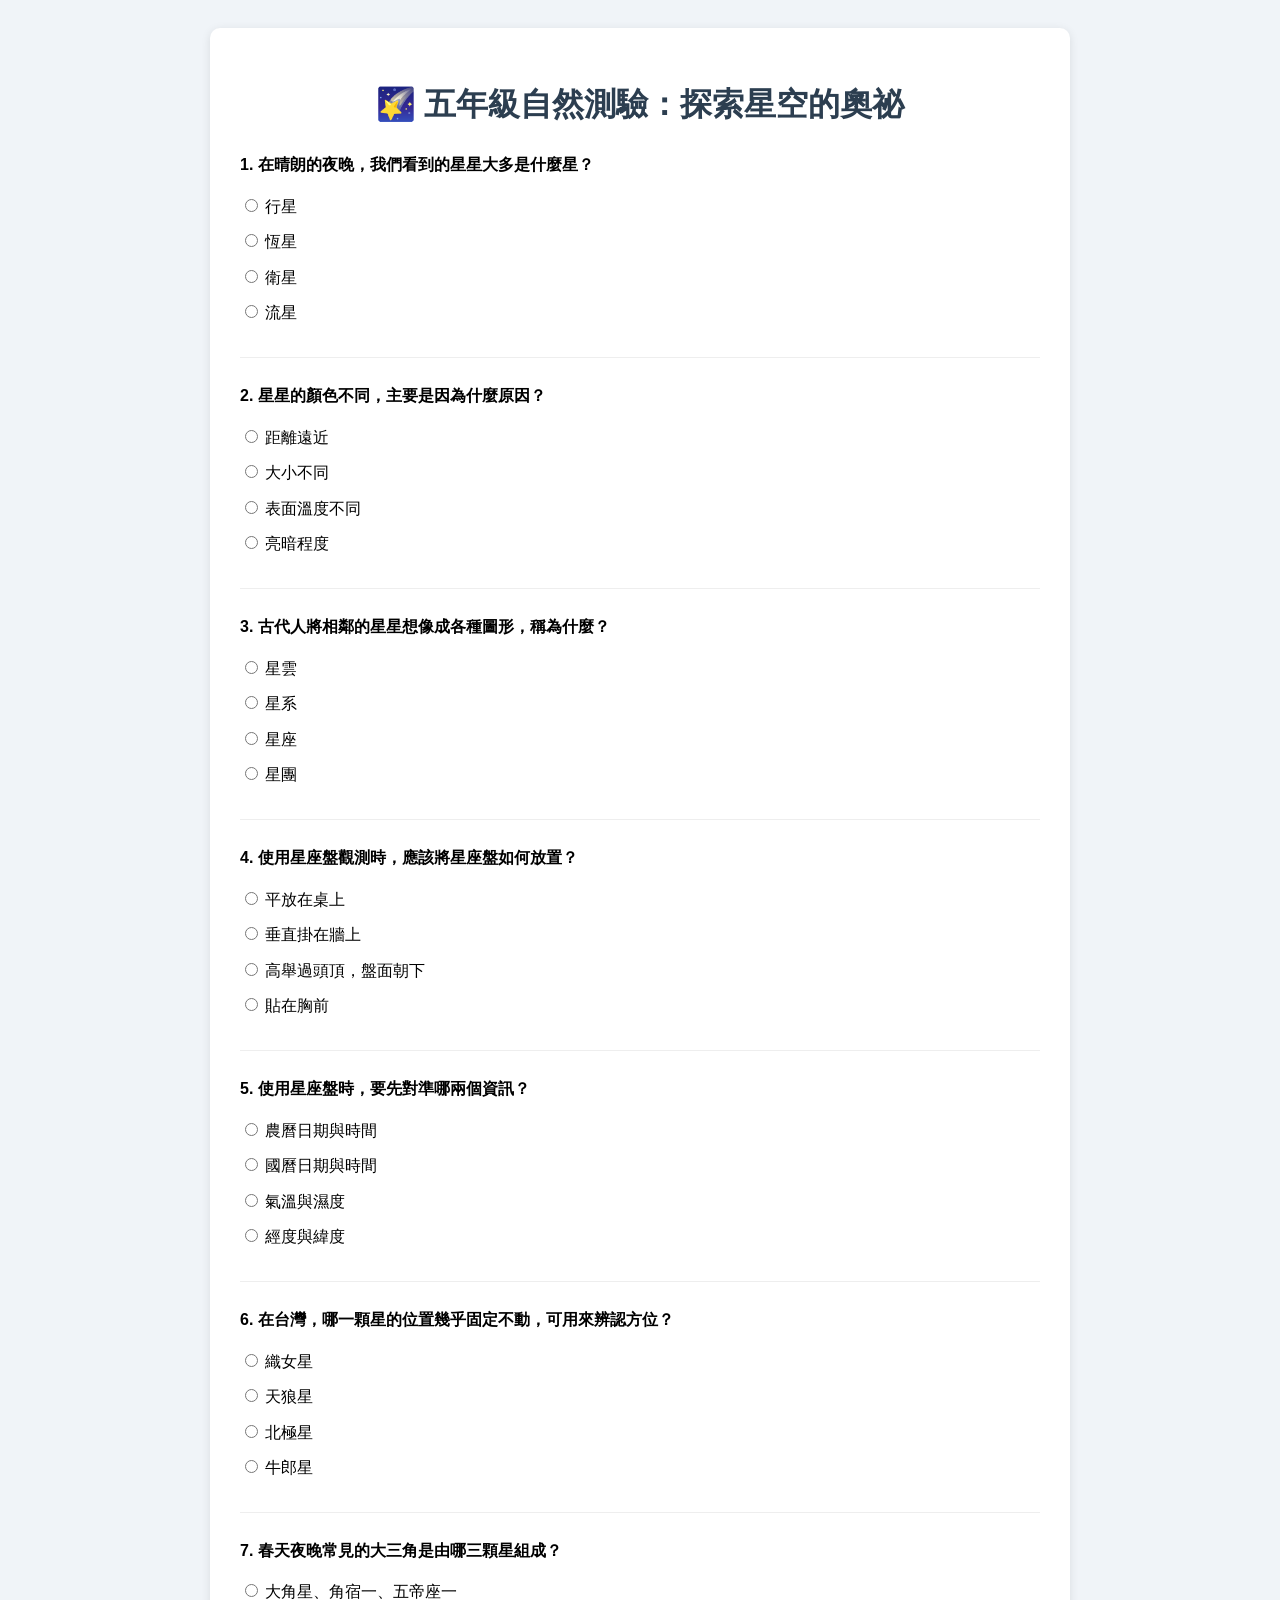
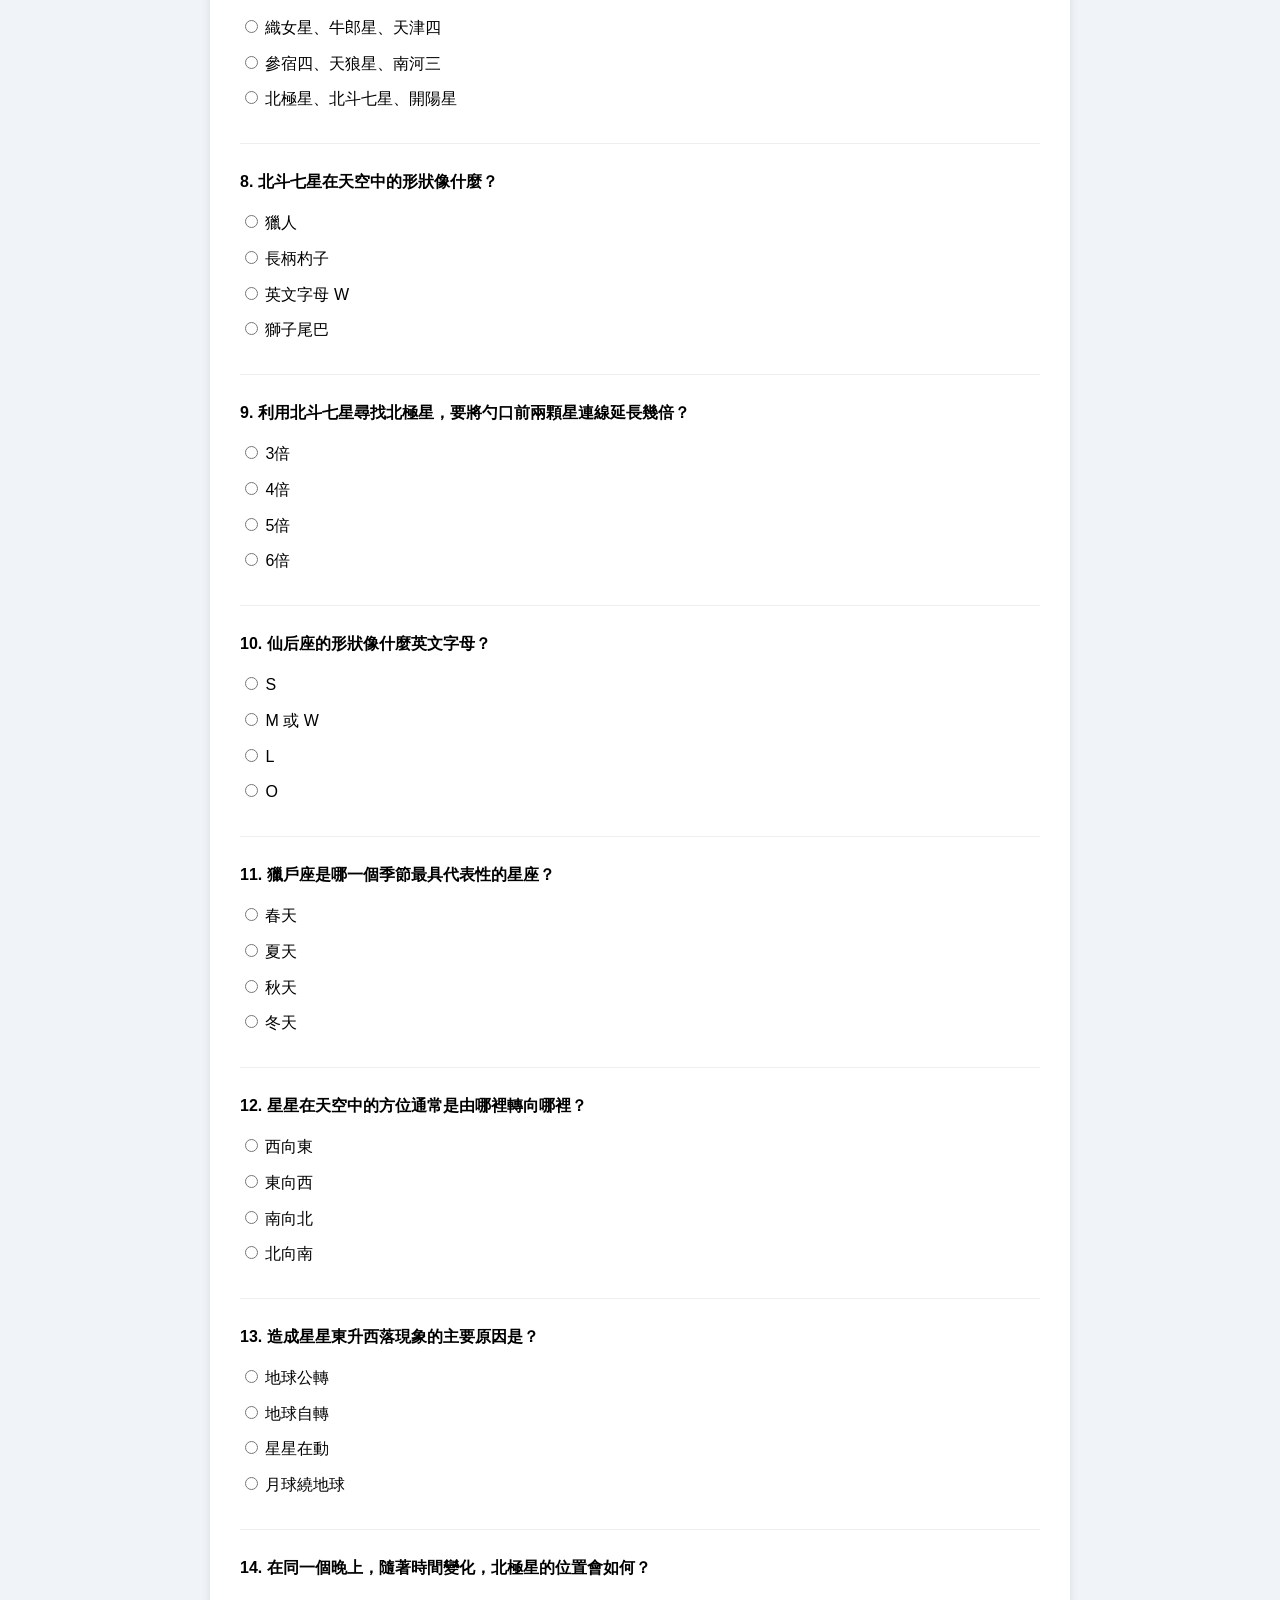
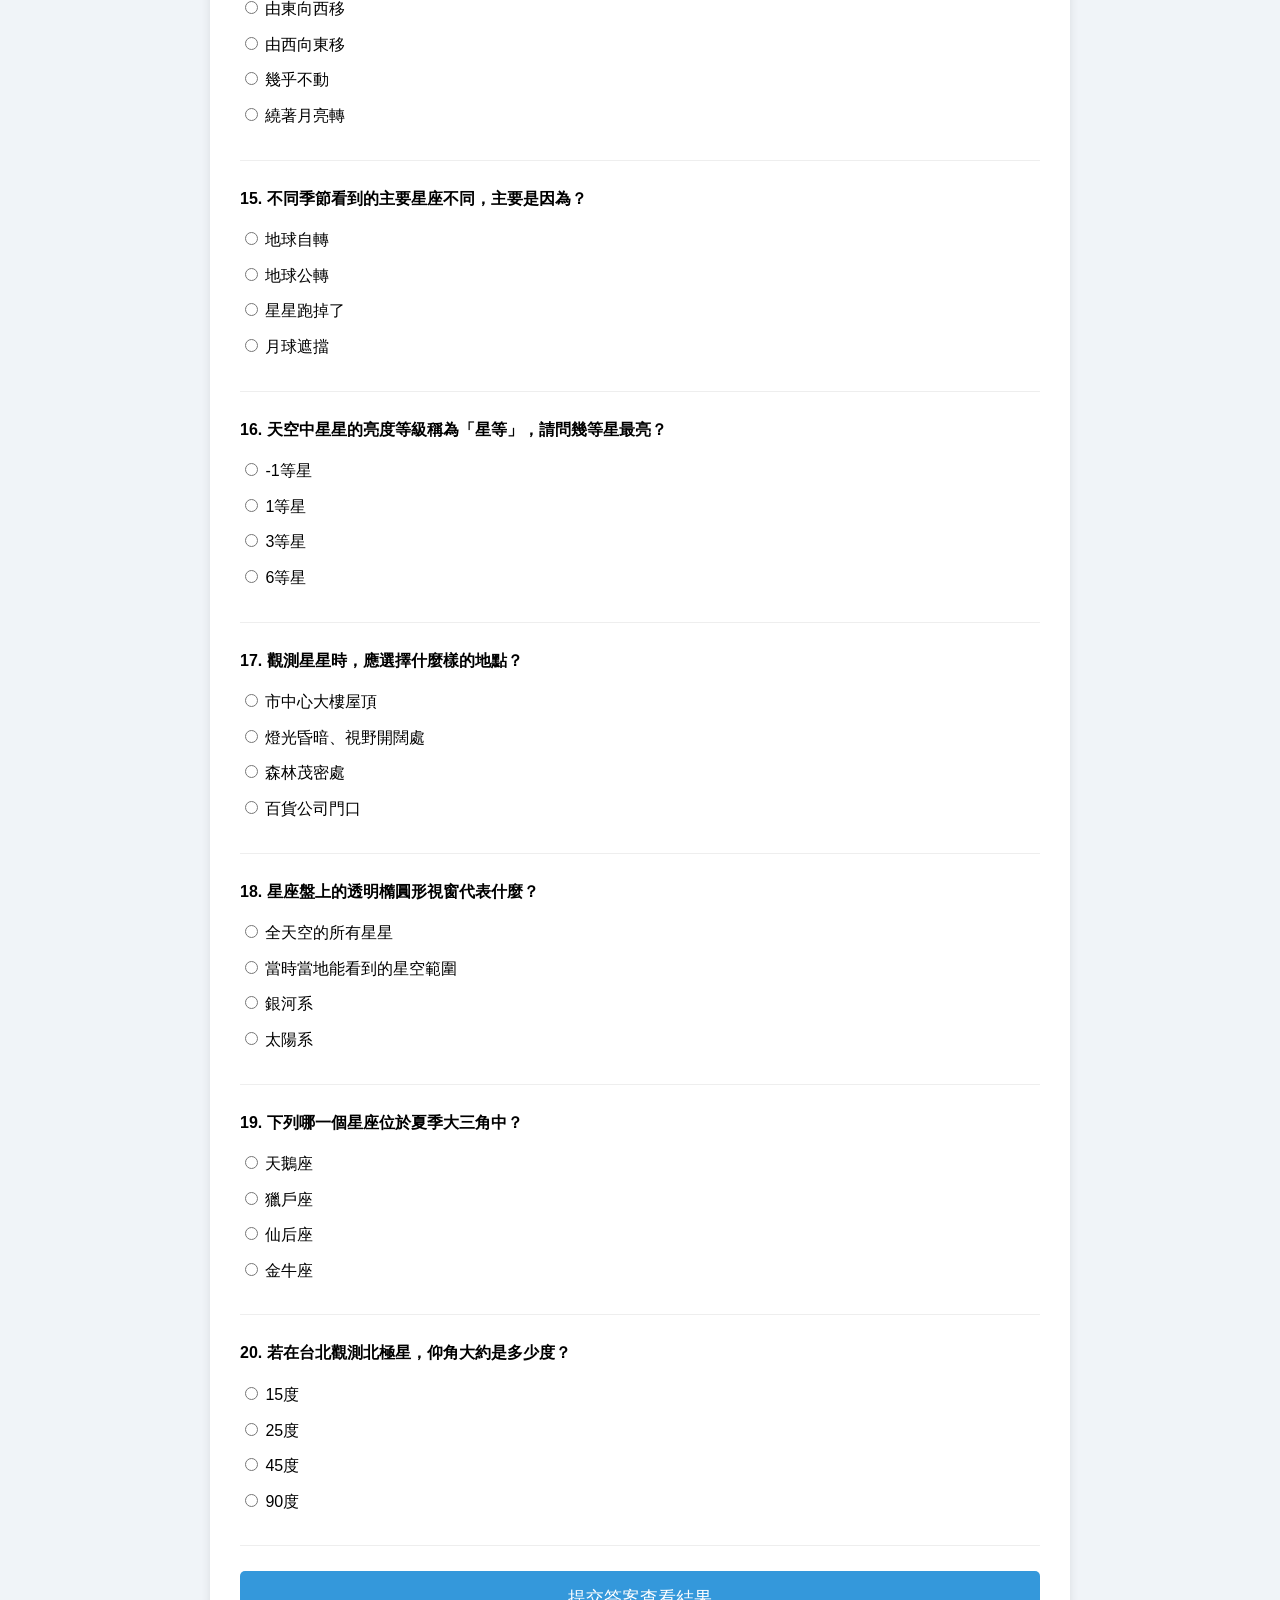
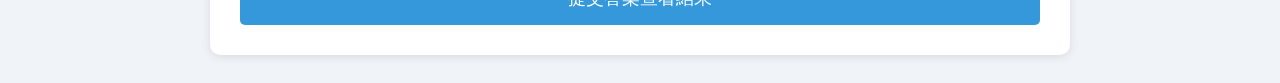
==== index.html @ 4f2221ff "Rename scienceU1quiz1.html to index.html" ====
<!DOCTYPE html>
<html lang="zh-Hant">
<head>
    <meta charset="UTF-8">
    <meta name="viewport" content="width=device-width, initial-scale=1.0">
    <title>五年級自然測驗：探索星空的奧祕</title>
    <style>
        body { font-family: "Microsoft JhengHei", sans-serif; background-color: #f0f4f8; padding: 20px; line-height: 1.6; }
        .container { max-width: 800px; margin: auto; background: white; padding: 30px; border-radius: 10px; box-shadow: 0 2px 10px rgba(0,0,0,0.1); }
        h1 { text-align: center; color: #2c3e50; }
        .question { margin-bottom: 25px; border-bottom: 1px solid #eee; padding-bottom: 15px; }
        .options { list-style: none; padding: 0; }
        .options li { margin: 10px 0; }
        button { display: block; width: 100%; padding: 15px; background-color: #3498db; color: white; border: none; border-radius: 5px; font-size: 18px; cursor: pointer; }
        button:hover { background-color: #2980b9; }
        #result { margin-top: 30px; display: none; padding: 20px; border-radius: 5px; }
        .correct { color: #27ae60; font-weight: bold; }
        .wrong { color: #e74c3c; font-weight: bold; }
        .explanation { background: #f9f9f9; padding: 10px; margin-top: 5px; font-size: 0.9em; border-left: 4px solid #3498db; }
    </style>
</head>
<body>

<div class="container">
    <h1>🌠 五年級自然測驗：探索星空的奧祕</h1>
    <form id="quizForm">
        <div id="questionsContainer"></div>
        <button type="button" onclick="calculateScore()">提交答案查看結果</button>
    </form>

    <div id="result">
        <h2>測試結果</h2>
        <p id="scoreText"></p>
        <div id="wrongAnswers"></div>
    </div>
</div>

<script>
    const quizData = [
        { q: "在晴朗的夜晚，我們看到的星星大多是什麼星？", a: ["行星", "恆星", "衛星", "流星"], correct: 1 },
        { q: "星星的顏色不同，主要是因為什麼原因？", a: ["距離遠近", "大小不同", "表面溫度不同", "亮暗程度"], correct: 2 },
        { q: "古代人將相鄰的星星想像成各種圖形，稱為什麼？", a: ["星雲", "星系", "星座", "星團"], correct: 2 },
        { q: "使用星座盤觀測時，應該將星座盤如何放置？", a: ["平放在桌上", "垂直掛在牆上", "高舉過頭頂，盤面朝下", "貼在胸前"], correct: 2 },
        { q: "使用星座盤時，要先對準哪兩個資訊？", a: ["農曆日期與時間", "國曆日期與時間", "氣溫與濕度", "經度與緯度"], correct: 1 },
        { q: "在台灣，哪一顆星的位置幾乎固定不動，可用來辨認方位？", a: ["織女星", "天狼星", "北極星", "牛郎星"], correct: 2 },
        { q: "春天夜晚常見的大三角是由哪三顆星組成？", a: ["大角星、角宿一、五帝座一", "織女星、牛郎星、天津四", "參宿四、天狼星、南河三", "北極星、北斗七星、開陽星"], correct: 0 },
        { q: "北斗七星在天空中的形狀像什麼？", a: ["獵人", "長柄杓子", "英文字母 W", "獅子尾巴"], correct: 1 },
        { q: "利用北斗七星尋找北極星，要將勺口前兩顆星連線延長幾倍？", a: ["3倍", "4倍", "5倍", "6倍"], correct: 2 },
        { q: "仙后座的形狀像什麼英文字母？", a: ["S", "M 或 W", "L", "O"], correct: 1 },
        { q: "獵戶座是哪一個季節最具代表性的星座？", a: ["春天", "夏天", "秋天", "冬天"], correct: 3 },
        { q: "星星在天空中的方位通常是由哪裡轉向哪裡？", a: ["西向東", "東向西", "南向北", "北向南"], correct: 1 },
        { q: "造成星星東升西落現象的主要原因是？", a: ["地球公轉", "地球自轉", "星星在動", "月球繞地球"], correct: 1 },
        { q: "在同一個晚上，隨著時間變化，北極星的位置會如何？", a: ["由東向西移", "由西向東移", "幾乎不動", "繞著月亮轉"], correct: 2 },
        { q: "不同季節看到的主要星座不同，主要是因為？", a: ["地球自轉", "地球公轉", "星星跑掉了", "月球遮擋"], correct: 1 },
        { q: "天空中星星的亮度等級稱為「星等」，請問幾等星最亮？", a: ["-1等星", "1等星", "3等星", "6等星"], correct: 0 },
        { q: "觀測星星時，應選擇什麼樣的地點？", a: ["市中心大樓屋頂", "燈光昏暗、視野開闊處", "森林茂密處", "百貨公司門口"], correct: 1 },
        { q: "星座盤上的透明橢圓形視窗代表什麼？", a: ["全天空的所有星星", "當時當地能看到的星空範圍", "銀河系", "太陽系"], correct: 1 },
        { q: "下列哪一個星座位於夏季大三角中？", a: ["天鵝座", "獵戶座", "仙后座", "金牛座"], correct: 0 },
        { q: "若在台北觀測北極星，仰角大約是多少度？", a: ["15度", "25度", "45度", "90度"], correct: 1 }
    ];

    const container = document.getElementById('questionsContainer');
    quizData.forEach((data, index) => {
        let html = `<div class="question">
            <p><strong>${index + 1}. ${data.q}</strong></p>
            <ul class="options">`;
        data.a.forEach((opt, i) => {
            html += `<li><input type="radio" name="q${index}" value="${i}"> ${opt}</li>`;
        });
        html += `</ul></div>`;
        container.innerHTML += html;
    });

    function calculateScore() {
        let score = 0;
        let wrongHtml = "<h3>錯誤題目檢視：</h3>";
        let hasWrong = false;

        quizData.forEach((data, index) => {
            const selected = document.querySelector(`input[name="q${index}"]:checked`);
            if (selected && parseInt(selected.value) === data.correct) {
                score++;
            } else {
                hasWrong = true;
                const userChoice = selected ? data.a[selected.value] : "未作答";
                wrongHtml += `<div class="question">
                    <p>${index + 1}. ${data.q}</p>
                    <p class="wrong">你的答案：${userChoice}</p>
                    <p class="correct">正確答案：${data.a[data.correct]}</p>
                </div>`;
            }
        });

        document.getElementById('scoreText').innerHTML = `得分：<strong>${score}</strong> / ${quizData.length}`;
        document.getElementById('wrongAnswers').innerHTML = hasWrong ? wrongHtml : "<p class='correct'>太棒了！全部正確！</p>";
        document.getElementById('result').style.display = 'block';
        document.getElementById('result').style.backgroundColor = score >= 12 ? '#e8f6f3' : '#fdedec';
        window.scrollTo(0, document.body.scrollHeight);
    }
</script>

</body>
</html>
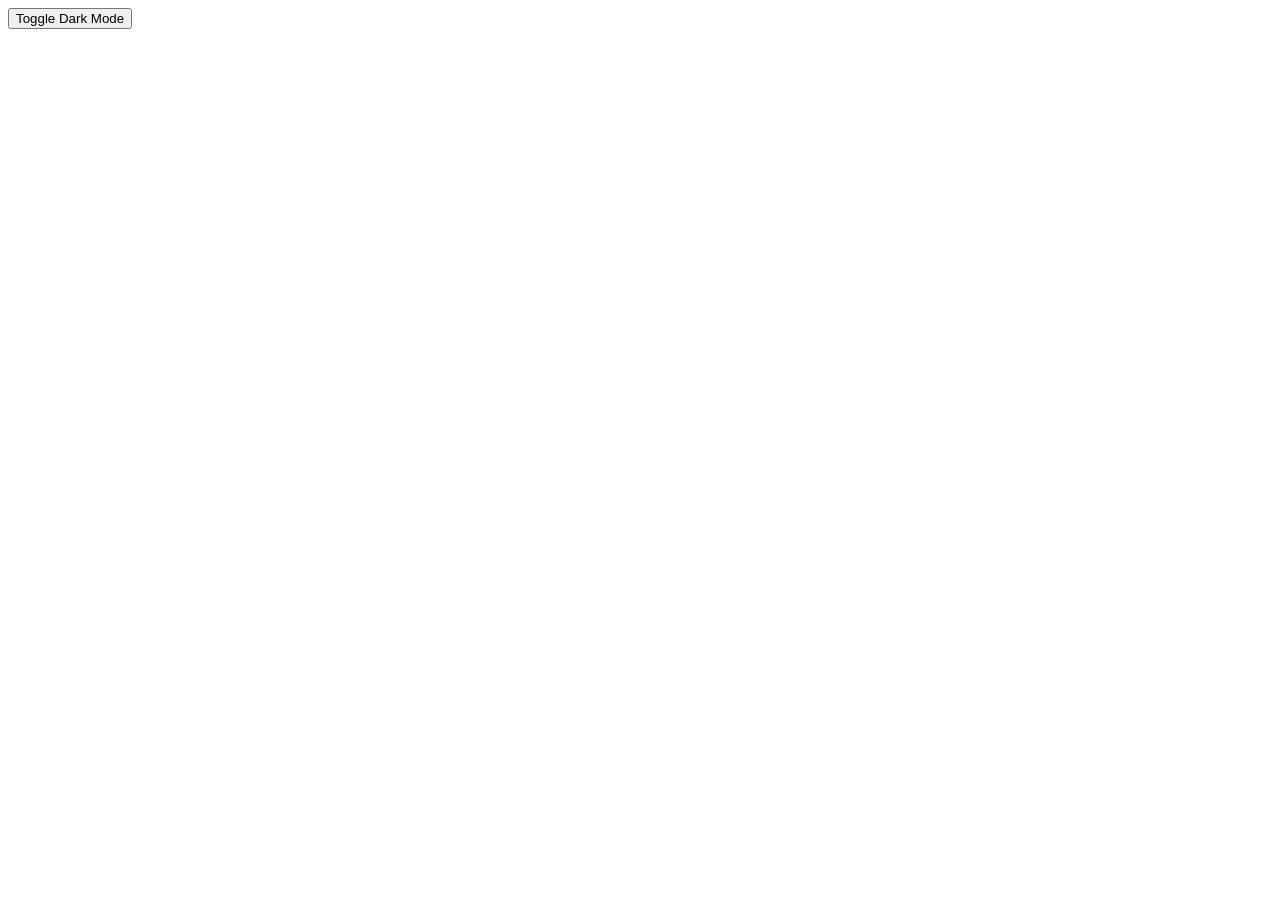
==== commit 74c93faa: "Updated index.html to add dark mode toggle button and linked to style.css" ====
--- a/index.html
+++ b/index.html
@@ -1,103 +1,23 @@
 <!DOCTYPE html>
-<html lang="zh-Hant">
+<html lang="en">
 <head>
     <meta charset="UTF-8">
     <meta name="viewport" content="width=device-width, initial-scale=1.0">
-    <title>五年級自然測驗：探索星空的奧祕</title>
-    <style>
-        body { font-family: "Microsoft JhengHei", sans-serif; background-color: #f0f4f8; padding: 20px; line-height: 1.6; }
-        .container { max-width: 800px; margin: auto; background: white; padding: 30px; border-radius: 10px; box-shadow: 0 2px 10px rgba(0,0,0,0.1); }
-        h1 { text-align: center; color: #2c3e50; }
-        .question { margin-bottom: 25px; border-bottom: 1px solid #eee; padding-bottom: 15px; }
-        .options { list-style: none; padding: 0; }
-        .options li { margin: 10px 0; }
-        button { display: block; width: 100%; padding: 15px; background-color: #3498db; color: white; border: none; border-radius: 5px; font-size: 18px; cursor: pointer; }
-        button:hover { background-color: #2980b9; }
-        #result { margin-top: 30px; display: none; padding: 20px; border-radius: 5px; }
-        .correct { color: #27ae60; font-weight: bold; }
-        .wrong { color: #e74c3c; font-weight: bold; }
-        .explanation { background: #f9f9f9; padding: 10px; margin-top: 5px; font-size: 0.9em; border-left: 4px solid #3498db; }
-    </style>
+    <title>Grade 5 Study</title>
+    <link rel="stylesheet" href="style.css">
 </head>
 <body>
+    <div id="quiz-content">
+        <!-- Existing quiz content... -->
+    </div>
+    <button id="dark-mode-toggle">Toggle Dark Mode</button>
+    <script>
+        const toggleButton = document.getElementById('dark-mode-toggle');
+        const body = document.body;
 
-<div class="container">
-    <h1>🌠 五年級自然測驗：探索星空的奧祕</h1>
-    <form id="quizForm">
-        <div id="questionsContainer"></div>
-        <button type="button" onclick="calculateScore()">提交答案查看結果</button>
-    </form>
-
-    <div id="result">
-        <h2>測試結果</h2>
-        <p id="scoreText"></p>
-        <div id="wrongAnswers"></div>
-    </div>
-</div>
-
-<script>
-    const quizData = [
-        { q: "在晴朗的夜晚，我們看到的星星大多是什麼星？", a: ["行星", "恆星", "衛星", "流星"], correct: 1 },
-        { q: "星星的顏色不同，主要是因為什麼原因？", a: ["距離遠近", "大小不同", "表面溫度不同", "亮暗程度"], correct: 2 },
-        { q: "古代人將相鄰的星星想像成各種圖形，稱為什麼？", a: ["星雲", "星系", "星座", "星團"], correct: 2 },
-        { q: "使用星座盤觀測時，應該將星座盤如何放置？", a: ["平放在桌上", "垂直掛在牆上", "高舉過頭頂，盤面朝下", "貼在胸前"], correct: 2 },
-        { q: "使用星座盤時，要先對準哪兩個資訊？", a: ["農曆日期與時間", "國曆日期與時間", "氣溫與濕度", "經度與緯度"], correct: 1 },
-        { q: "在台灣，哪一顆星的位置幾乎固定不動，可用來辨認方位？", a: ["織女星", "天狼星", "北極星", "牛郎星"], correct: 2 },
-        { q: "春天夜晚常見的大三角是由哪三顆星組成？", a: ["大角星、角宿一、五帝座一", "織女星、牛郎星、天津四", "參宿四、天狼星、南河三", "北極星、北斗七星、開陽星"], correct: 0 },
-        { q: "北斗七星在天空中的形狀像什麼？", a: ["獵人", "長柄杓子", "英文字母 W", "獅子尾巴"], correct: 1 },
-        { q: "利用北斗七星尋找北極星，要將勺口前兩顆星連線延長幾倍？", a: ["3倍", "4倍", "5倍", "6倍"], correct: 2 },
-        { q: "仙后座的形狀像什麼英文字母？", a: ["S", "M 或 W", "L", "O"], correct: 1 },
-        { q: "獵戶座是哪一個季節最具代表性的星座？", a: ["春天", "夏天", "秋天", "冬天"], correct: 3 },
-        { q: "星星在天空中的方位通常是由哪裡轉向哪裡？", a: ["西向東", "東向西", "南向北", "北向南"], correct: 1 },
-        { q: "造成星星東升西落現象的主要原因是？", a: ["地球公轉", "地球自轉", "星星在動", "月球繞地球"], correct: 1 },
-        { q: "在同一個晚上，隨著時間變化，北極星的位置會如何？", a: ["由東向西移", "由西向東移", "幾乎不動", "繞著月亮轉"], correct: 2 },
-        { q: "不同季節看到的主要星座不同，主要是因為？", a: ["地球自轉", "地球公轉", "星星跑掉了", "月球遮擋"], correct: 1 },
-        { q: "天空中星星的亮度等級稱為「星等」，請問幾等星最亮？", a: ["-1等星", "1等星", "3等星", "6等星"], correct: 0 },
-        { q: "觀測星星時，應選擇什麼樣的地點？", a: ["市中心大樓屋頂", "燈光昏暗、視野開闊處", "森林茂密處", "百貨公司門口"], correct: 1 },
-        { q: "星座盤上的透明橢圓形視窗代表什麼？", a: ["全天空的所有星星", "當時當地能看到的星空範圍", "銀河系", "太陽系"], correct: 1 },
-        { q: "下列哪一個星座位於夏季大三角中？", a: ["天鵝座", "獵戶座", "仙后座", "金牛座"], correct: 0 },
-        { q: "若在台北觀測北極星，仰角大約是多少度？", a: ["15度", "25度", "45度", "90度"], correct: 1 }
-    ];
-
-    const container = document.getElementById('questionsContainer');
-    quizData.forEach((data, index) => {
-        let html = `<div class="question">
-            <p><strong>${index + 1}. ${data.q}</strong></p>
-            <ul class="options">`;
-        data.a.forEach((opt, i) => {
-            html += `<li><input type="radio" name="q${index}" value="${i}"> ${opt}</li>`;
+        toggleButton.addEventListener('click', () => {
+            body.classList.toggle('dark-mode');
         });
-        html += `</ul></div>`;
-        container.innerHTML += html;
-    });
-
-    function calculateScore() {
-        let score = 0;
-        let wrongHtml = "<h3>錯誤題目檢視：</h3>";
-        let hasWrong = false;
-
-        quizData.forEach((data, index) => {
-            const selected = document.querySelector(`input[name="q${index}"]:checked`);
-            if (selected && parseInt(selected.value) === data.correct) {
-                score++;
-            } else {
-                hasWrong = true;
-                const userChoice = selected ? data.a[selected.value] : "未作答";
-                wrongHtml += `<div class="question">
-                    <p>${index + 1}. ${data.q}</p>
-                    <p class="wrong">你的答案：${userChoice}</p>
-                    <p class="correct">正確答案：${data.a[data.correct]}</p>
-                </div>`;
-            }
-        });
-
-        document.getElementById('scoreText').innerHTML = `得分：<strong>${score}</strong> / ${quizData.length}`;
-        document.getElementById('wrongAnswers').innerHTML = hasWrong ? wrongHtml : "<p class='correct'>太棒了！全部正確！</p>";
-        document.getElementById('result').style.display = 'block';
-        document.getElementById('result').style.backgroundColor = score >= 12 ? '#e8f6f3' : '#fdedec';
-        window.scrollTo(0, document.body.scrollHeight);
-    }
-</script>
-
+    </script>
 </body>
-</html>
+</html>
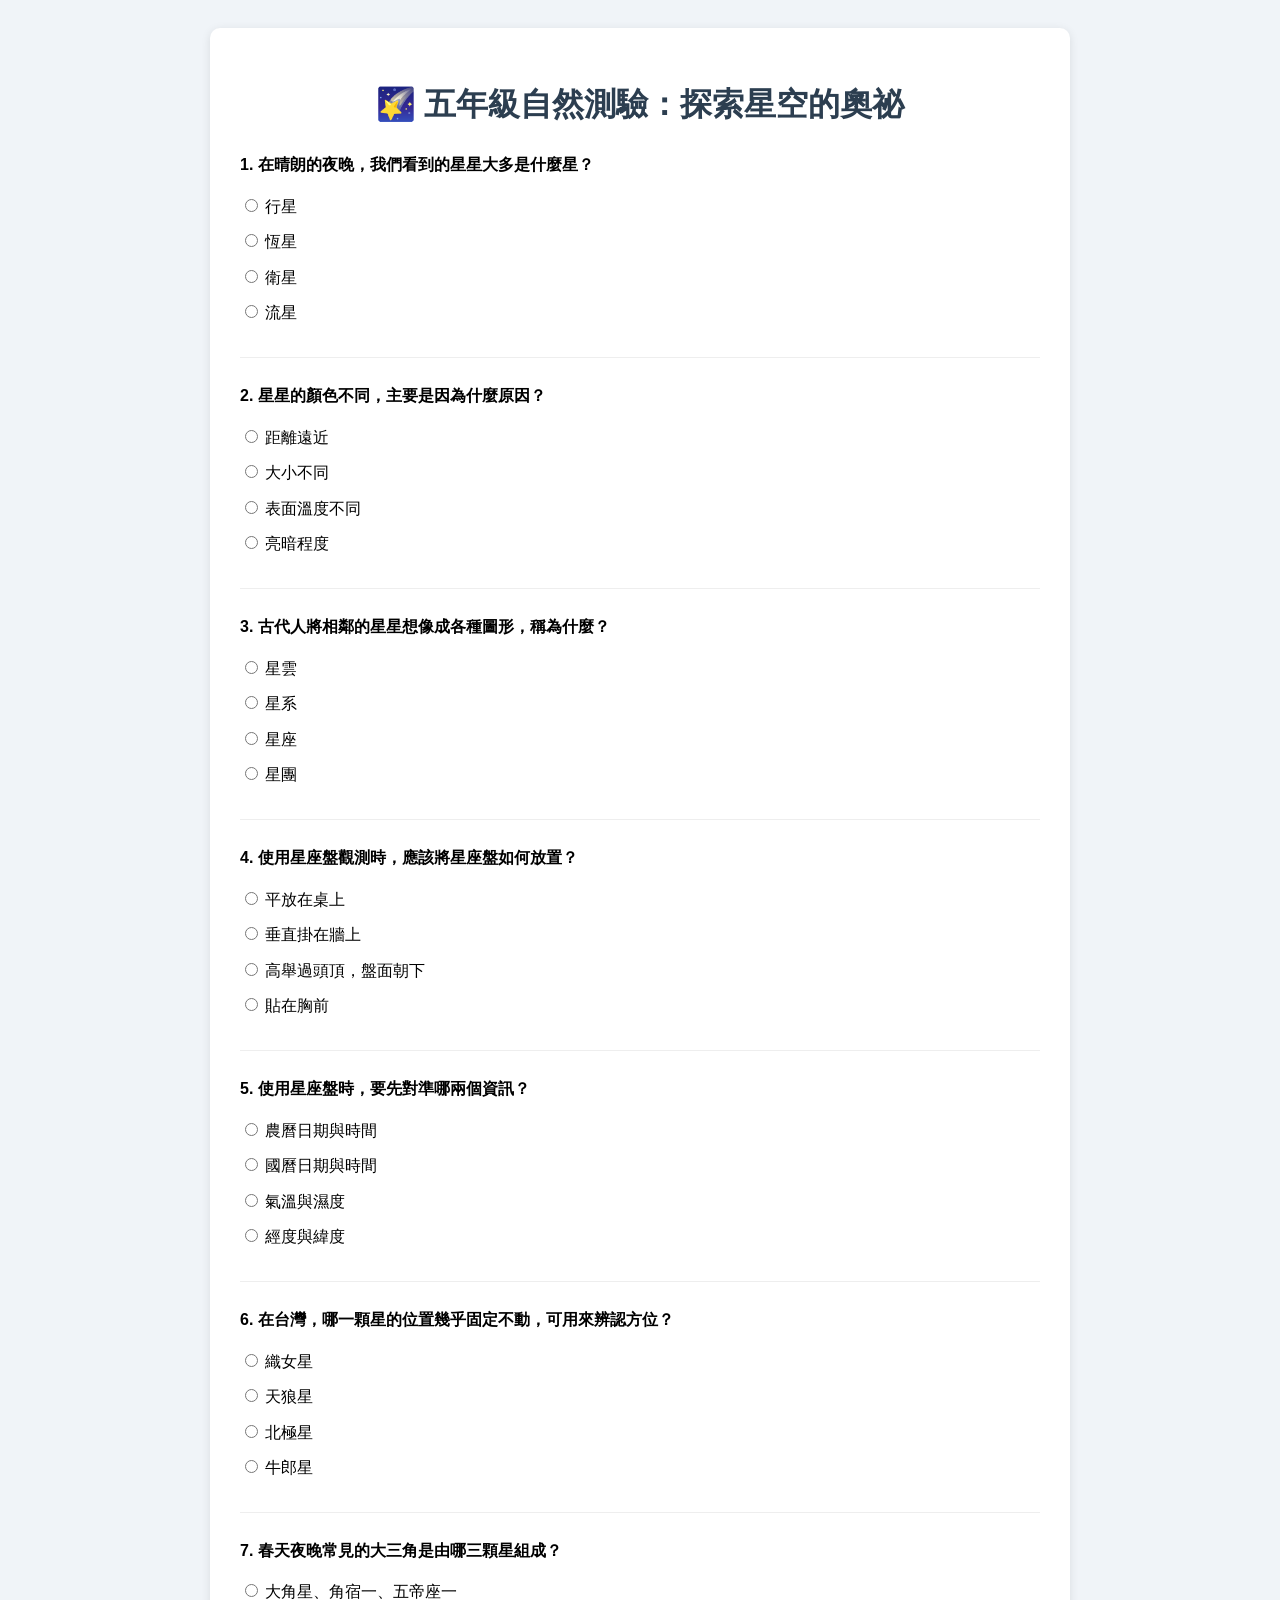
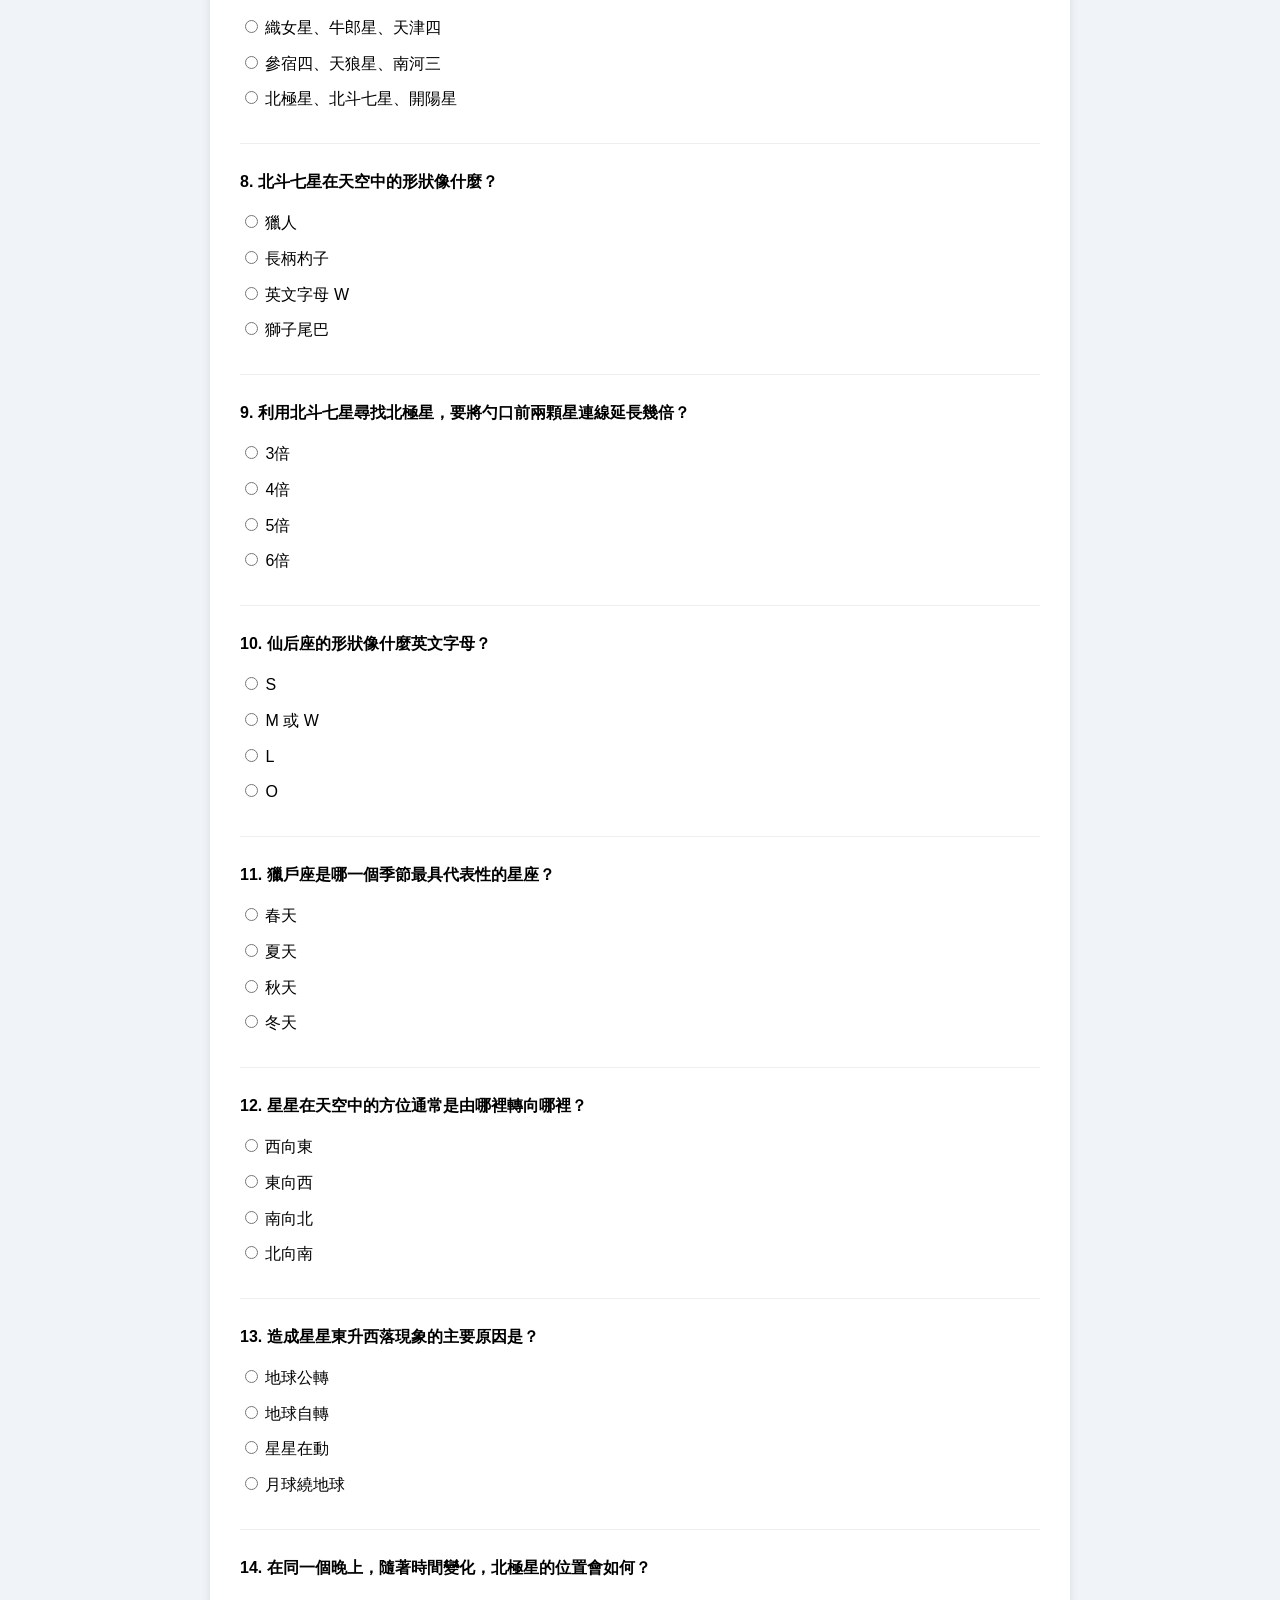
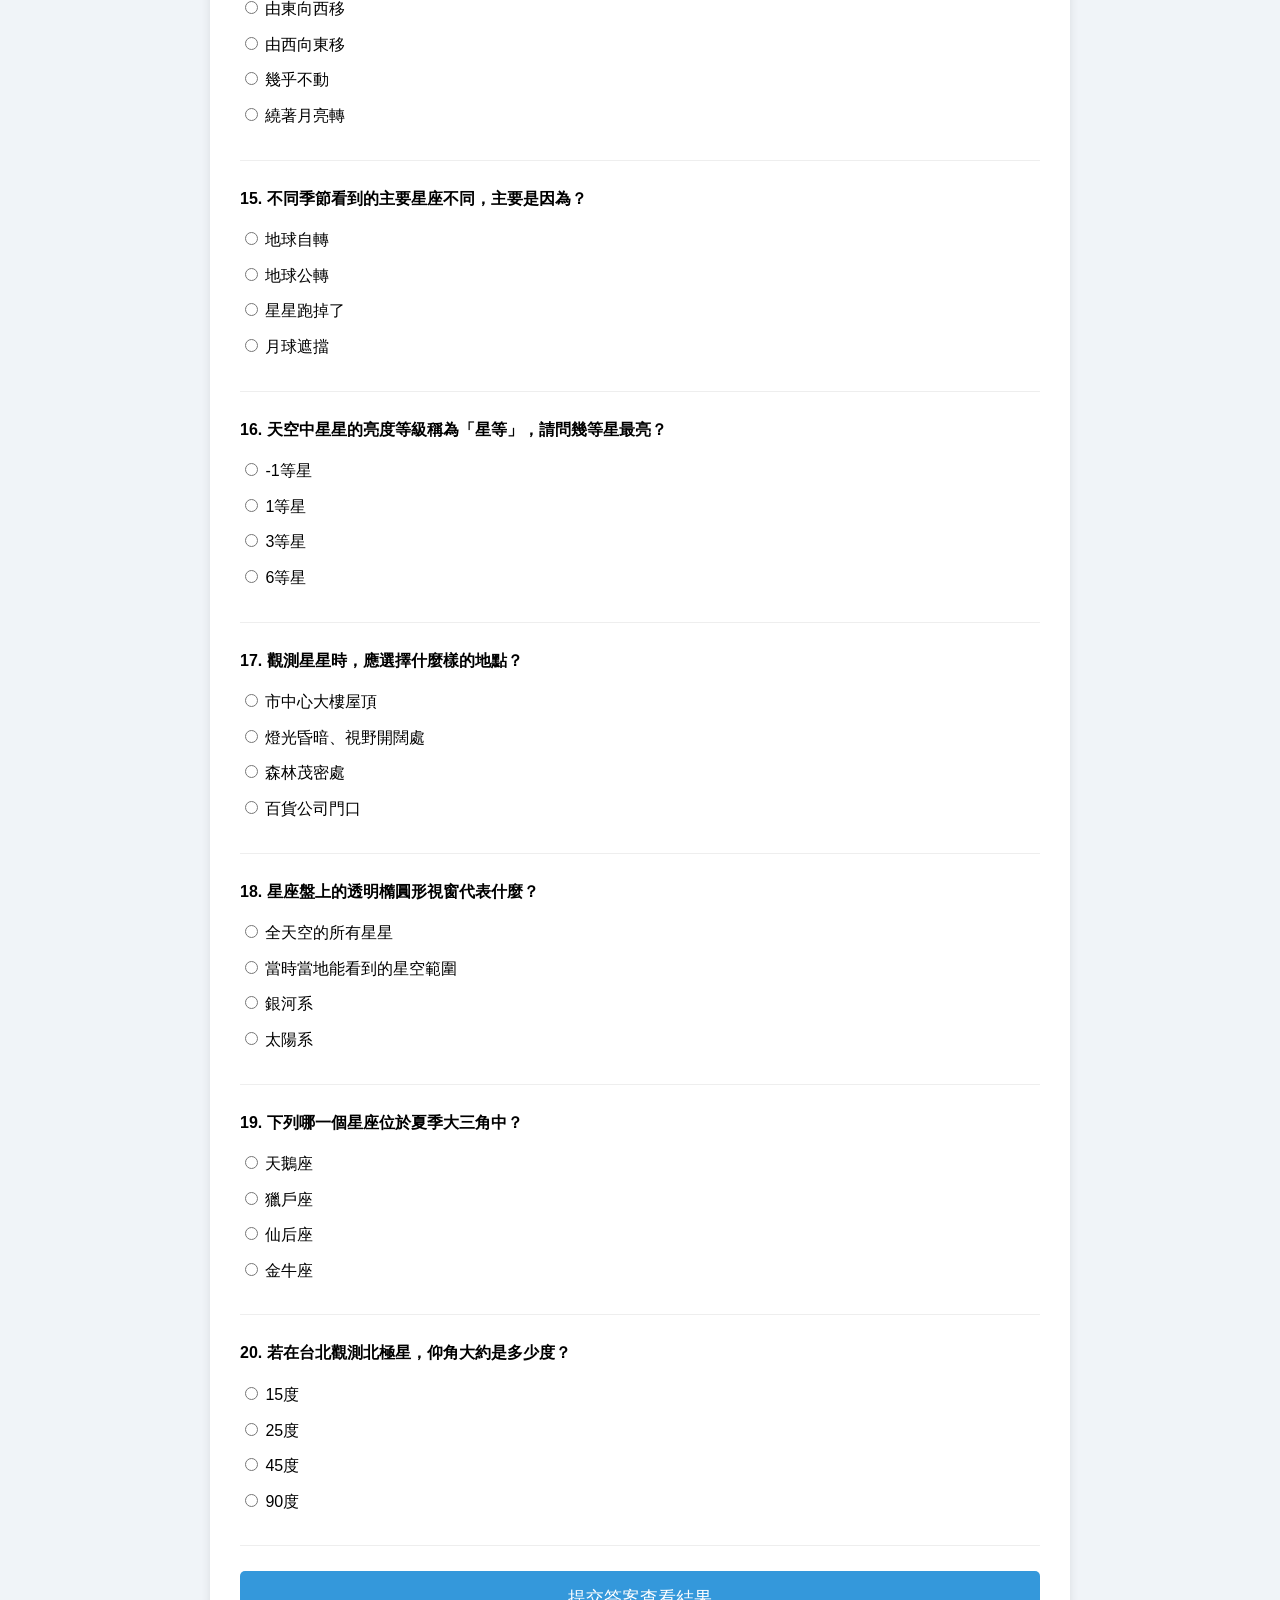
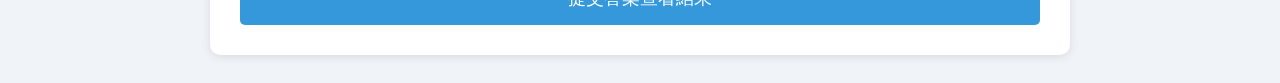
==== commit 90ad31dc: "Translate quiz title and update styles for zh-Hant" ====
--- a/index.html
+++ b/index.html
@@ -1,23 +1,103 @@
 <!DOCTYPE html>
-<html lang="en">
+<html lang="zh-Hant">
 <head>
     <meta charset="UTF-8">
     <meta name="viewport" content="width=device-width, initial-scale=1.0">
-    <title>Grade 5 Study</title>
-    <link rel="stylesheet" href="style.css">
+    <title>五年級自然測驗：探索星空的奧祕</title>
+    <style>
+        body { font-family: "Microsoft JhengHei", sans-serif; background-color: #f0f4f8; padding: 20px; line-height: 1.6; }
+        .container { max-width: 800px; margin: auto; background: white; padding: 30px; border-radius: 10px; box-shadow: 0 2px 10px rgba(0,0,0,0.1); }
+        h1 { text-align: center; color: #2c3e50; }
+        .question { margin-bottom: 25px; border-bottom: 1px solid #eee; padding-bottom: 15px; }
+        .options { list-style: none; padding: 0; }
+        .options li { margin: 10px 0; }
+        button { display: block; width: 100%; padding: 15px; background-color: #3498db; color: white; border: none; border-radius: 5px; font-size: 18px; cursor: pointer; }
+        button:hover { background-color: #2980b9; }
+        #result { margin-top: 30px; display: none; padding: 20px; border-radius: 5px; }
+        .correct { color: #27ae60; font-weight: bold; }
+        .wrong { color: #e74c3c; font-weight: bold; }
+        .explanation { background: #f9f9f9; padding: 10px; margin-top: 5px; font-size: 0.9em; border-left: 4px solid #3498db; }
+    </style>
 </head>
 <body>
-    <div id="quiz-content">
-        <!-- Existing quiz content... -->
+
+<div class="container">
+    <h1>🌠 五年級自然測驗：探索星空的奧祕</h1>
+    <form id="quizForm">
+        <div id="questionsContainer"></div>
+        <button type="button" onclick="calculateScore()">提交答案查看結果</button>
+    </form>
+
+    <div id="result">
+        <h2>測試結果</h2>
+        <p id="scoreText"></p>
+        <div id="wrongAnswers"></div>
     </div>
-    <button id="dark-mode-toggle">Toggle Dark Mode</button>
-    <script>
-        const toggleButton = document.getElementById('dark-mode-toggle');
-        const body = document.body;
+</div>
 
-        toggleButton.addEventListener('click', () => {
-            body.classList.toggle('dark-mode');
+<script>
+    const quizData = [
+        { q: "在晴朗的夜晚，我們看到的星星大多是什麼星？", a: ["行星", "恆星", "衛星", "流星"], correct: 1 },
+        { q: "星星的顏色不同，主要是因為什麼原因？", a: ["距離遠近", "大小不同", "表面溫度不同", "亮暗程度"], correct: 2 },
+        { q: "古代人將相鄰的星星想像成各種圖形，稱為什麼？", a: ["星雲", "星系", "星座", "星團"], correct: 2 },
+        { q: "使用星座盤觀測時，應該將星座盤如何放置？", a: ["平放在桌上", "垂直掛在牆上", "高舉過頭頂，盤面朝下", "貼在胸前"], correct: 2 },
+        { q: "使用星座盤時，要先對準哪兩個資訊？", a: ["農曆日期與時間", "國曆日期與時間", "氣溫與濕度", "經度與緯度"], correct: 1 },
+        { q: "在台灣，哪一顆星的位置幾乎固定不動，可用來辨認方位？", a: ["織女星", "天狼星", "北極星", "牛郎星"], correct: 2 },
+        { q: "春天夜晚常見的大三角是由哪三顆星組成？", a: ["大角星、角宿一、五帝座一", "織女星、牛郎星、天津四", "參宿四、天狼星、南河三", "北極星、北斗七星、開陽星"], correct: 0 },
+        { q: "北斗七星在天空中的形狀像什麼？", a: ["獵人", "長柄杓子", "英文字母 W", "獅子尾巴"], correct: 1 },
+        { q: "利用北斗七星尋找北極星，要將勺口前兩顆星連線延長幾倍？", a: ["3倍", "4倍", "5倍", "6倍"], correct: 2 },
+        { q: "仙后座的形狀像什麼英文字母？", a: ["S", "M 或 W", "L", "O"], correct: 1 },
+        { q: "獵戶座是哪一個季節最具代表性的星座？", a: ["春天", "夏天", "秋天", "冬天"], correct: 3 },
+        { q: "星星在天空中的方位通常是由哪裡轉向哪裡？", a: ["西向東", "東向西", "南向北", "北向南"], correct: 1 },
+        { q: "造成星星東升西落現象的主要原因是？", a: ["地球公轉", "地球自轉", "星星在動", "月球繞地球"], correct: 1 },
+        { q: "在同一個晚上，隨著時間變化，北極星的位置會如何？", a: ["由東向西移", "由西向東移", "幾乎不動", "繞著月亮轉"], correct: 2 },
+        { q: "不同季節看到的主要星座不同，主要是因為？", a: ["地球自轉", "地球公轉", "星星跑掉了", "月球遮擋"], correct: 1 },
+        { q: "天空中星星的亮度等級稱為「星等」，請問幾等星最亮？", a: ["-1等星", "1等星", "3等星", "6等星"], correct: 0 },
+        { q: "觀測星星時，應選擇什麼樣的地點？", a: ["市中心大樓屋頂", "燈光昏暗、視野開闊處", "森林茂密處", "百貨公司門口"], correct: 1 },
+        { q: "星座盤上的透明橢圓形視窗代表什麼？", a: ["全天空的所有星星", "當時當地能看到的星空範圍", "銀河系", "太陽系"], correct: 1 },
+        { q: "下列哪一個星座位於夏季大三角中？", a: ["天鵝座", "獵戶座", "仙后座", "金牛座"], correct: 0 },
+        { q: "若在台北觀測北極星，仰角大約是多少度？", a: ["15度", "25度", "45度", "90度"], correct: 1 }
+    ];
+
+    const container = document.getElementById('questionsContainer');
+    quizData.forEach((data, index) => {
+        let html = `<div class="question">
+            <p><strong>${index + 1}. ${data.q}</strong></p>
+            <ul class="options">`;
+        data.a.forEach((opt, i) => {
+            html += `<li><input type="radio" name="q${index}" value="${i}"> ${opt}</li>`;
         });
-    </script>
+        html += `</ul></div>`;
+        container.innerHTML += html;
+    });
+
+    function calculateScore() {
+        let score = 0;
+        let wrongHtml = "<h3>錯誤題目檢視：</h3>";
+        let hasWrong = false;
+
+        quizData.forEach((data, index) => {
+            const selected = document.querySelector(`input[name="q${index}"]:checked`);
+            if (selected && parseInt(selected.value) === data.correct) {
+                score++;
+            } else {
+                hasWrong = true;
+                const userChoice = selected ? data.a[selected.value] : "未作答";
+                wrongHtml += `<div class="question">
+                    <p>${index + 1}. ${data.q}</p>
+                    <p class="wrong">你的答案：${userChoice}</p>
+                    <p class="correct">正確答案：${data.a[data.correct]}</p>
+                </div>`;
+            }
+        });
+
+        document.getElementById('scoreText').innerHTML = `得分：<strong>${score}</strong> / ${quizData.length}`;
+        document.getElementById('wrongAnswers').innerHTML = hasWrong ? wrongHtml : "<p class='correct'>太棒了！全部正確！</p>";
+        document.getElementById('result').style.display = 'block';
+        document.getElementById('result').style.backgroundColor = score >= 12 ? '#e8f6f3' : '#fdedec';
+        window.scrollTo(0, document.body.scrollHeight);
+    }
+</script>
+
 </body>
-</html>+</html>
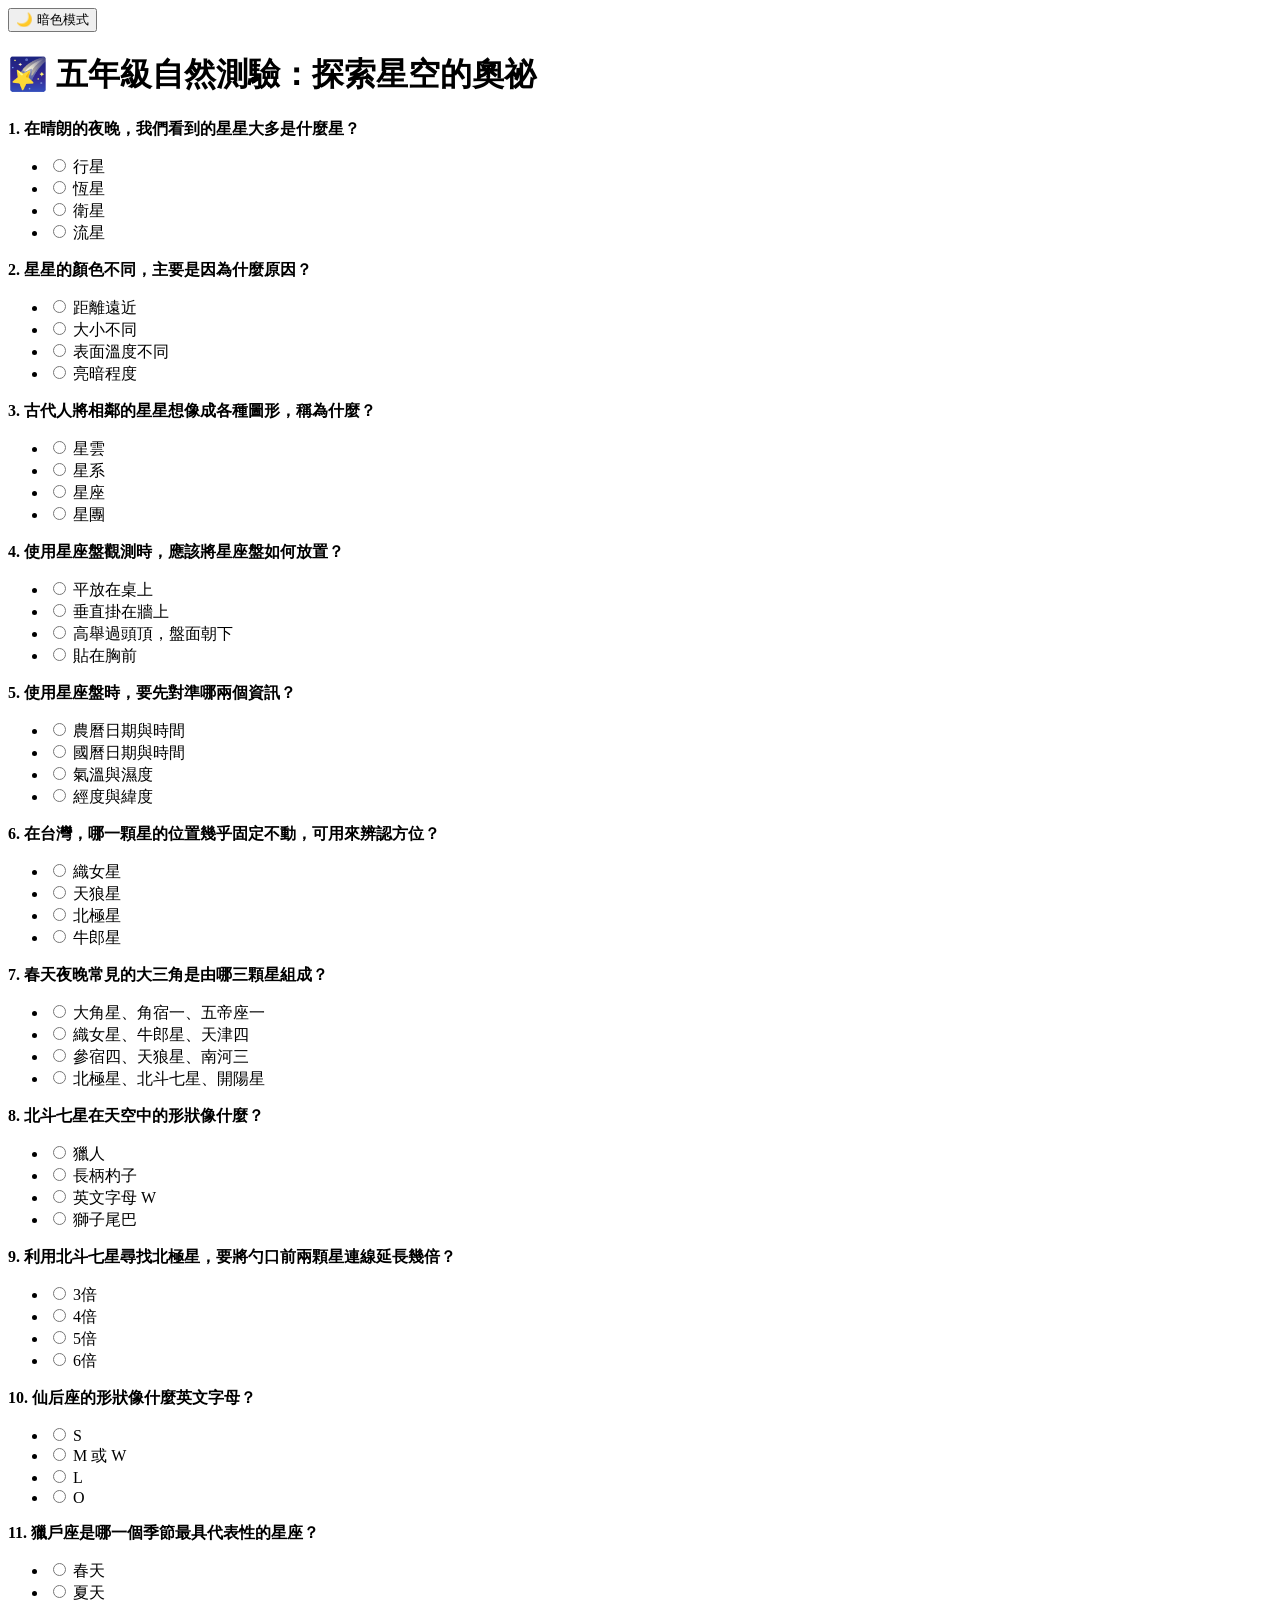
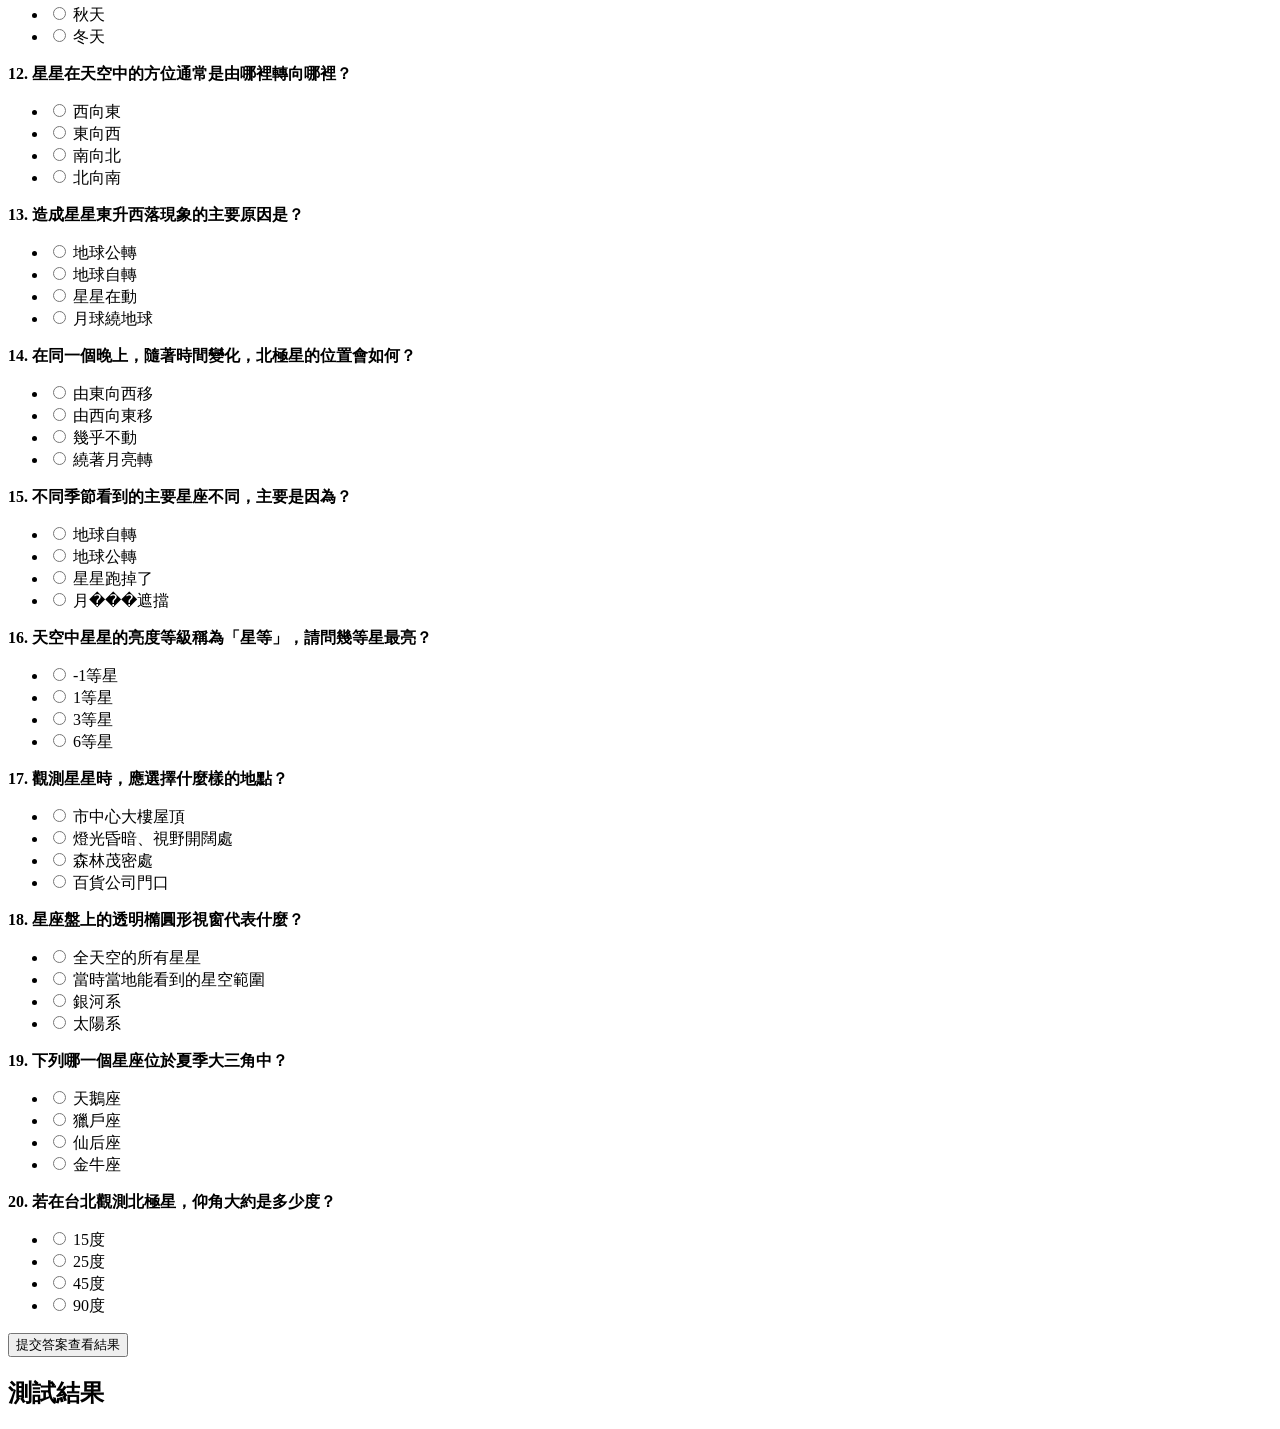
==== commit a2048e1c: "Update index.html with new quiz content" ====
--- a/index.html
+++ b/index.html
@@ -4,22 +4,13 @@
     <meta charset="UTF-8">
     <meta name="viewport" content="width=device-width, initial-scale=1.0">
     <title>五年級自然測驗：探索星空的奧祕</title>
-    <style>
-        body { font-family: "Microsoft JhengHei", sans-serif; background-color: #f0f4f8; padding: 20px; line-height: 1.6; }
-        .container { max-width: 800px; margin: auto; background: white; padding: 30px; border-radius: 10px; box-shadow: 0 2px 10px rgba(0,0,0,0.1); }
-        h1 { text-align: center; color: #2c3e50; }
-        .question { margin-bottom: 25px; border-bottom: 1px solid #eee; padding-bottom: 15px; }
-        .options { list-style: none; padding: 0; }
-        .options li { margin: 10px 0; }
-        button { display: block; width: 100%; padding: 15px; background-color: #3498db; color: white; border: none; border-radius: 5px; font-size: 18px; cursor: pointer; }
-        button:hover { background-color: #2980b9; }
-        #result { margin-top: 30px; display: none; padding: 20px; border-radius: 5px; }
-        .correct { color: #27ae60; font-weight: bold; }
-        .wrong { color: #e74c3c; font-weight: bold; }
-        .explanation { background: #f9f9f9; padding: 10px; margin-top: 5px; font-size: 0.9em; border-left: 4px solid #3498db; }
-    </style>
+    <link rel="stylesheet" href="style.css">
 </head>
 <body>
+
+<div class="theme-toggle">
+    <button id="themeBtn" onclick="toggleTheme()">🌙 暗色模式</button>
+</div>
 
 <div class="container">
     <h1>🌠 五年級自然測驗：探索星空的奧祕</h1>
@@ -36,6 +27,33 @@
 </div>
 
 <script>
+    // Dark mode toggle
+    function toggleTheme() {
+        const html = document.documentElement;
+        const btn = document.getElementById('themeBtn');
+        
+        if (html.getAttribute('data-theme') === 'dark') {
+            html.setAttribute('data-theme', 'light');
+            btn.textContent = '🌙 暗色模式';
+            localStorage.setItem('theme', 'light');
+        } else {
+            html.setAttribute('data-theme', 'dark');
+            btn.textContent = '☀️ 亮色模式';
+            localStorage.setItem('theme', 'dark');
+        }
+    }
+
+    // Load saved theme preference
+    window.addEventListener('DOMContentLoaded', function() {
+        const savedTheme = localStorage.getItem('theme') || 'light';
+        document.documentElement.setAttribute('data-theme', savedTheme);
+        
+        const btn = document.getElementById('themeBtn');
+        if (savedTheme === 'dark') {
+            btn.textContent = '☀️ 亮色模式';
+        }
+    });
+
     const quizData = [
         { q: "在晴朗的夜晚，我們看到的星星大多是什麼星？", a: ["行星", "恆星", "衛星", "流星"], correct: 1 },
         { q: "星星的顏色不同，主要是因為什麼原因？", a: ["距離遠近", "大小不同", "表面溫度不同", "亮暗程度"], correct: 2 },
@@ -51,7 +69,7 @@
         { q: "星星在天空中的方位通常是由哪裡轉向哪裡？", a: ["西向東", "東向西", "南向北", "北向南"], correct: 1 },
         { q: "造成星星東升西落現象的主要原因是？", a: ["地球公轉", "地球自轉", "星星在動", "月球繞地球"], correct: 1 },
         { q: "在同一個晚上，隨著時間變化，北極星的位置會如何？", a: ["由東向西移", "由西向東移", "幾乎不動", "繞著月亮轉"], correct: 2 },
-        { q: "不同季節看到的主要星座不同，主要是因為？", a: ["地球自轉", "地球公轉", "星星跑掉了", "月球遮擋"], correct: 1 },
+        { q: "不同季節看到的主要星座不同，主要是因為？", a: ["地球自轉", "地球公轉", "星星跑掉了", "月���遮擋"], correct: 1 },
         { q: "天空中星星的亮度等級稱為「星等」，請問幾等星最亮？", a: ["-1等星", "1等星", "3等星", "6等星"], correct: 0 },
         { q: "觀測星星時，應選擇什麼樣的地點？", a: ["市中心大樓屋頂", "燈光昏暗、視野開闊處", "森林茂密處", "百貨公司門口"], correct: 1 },
         { q: "星座盤上的透明橢圓形視窗代表什麼？", a: ["全天空的所有星星", "當時當地能看到的星空範圍", "銀河系", "太陽系"], correct: 1 },
@@ -100,4 +118,4 @@
 </script>
 
 </body>
-</html>
+</html>
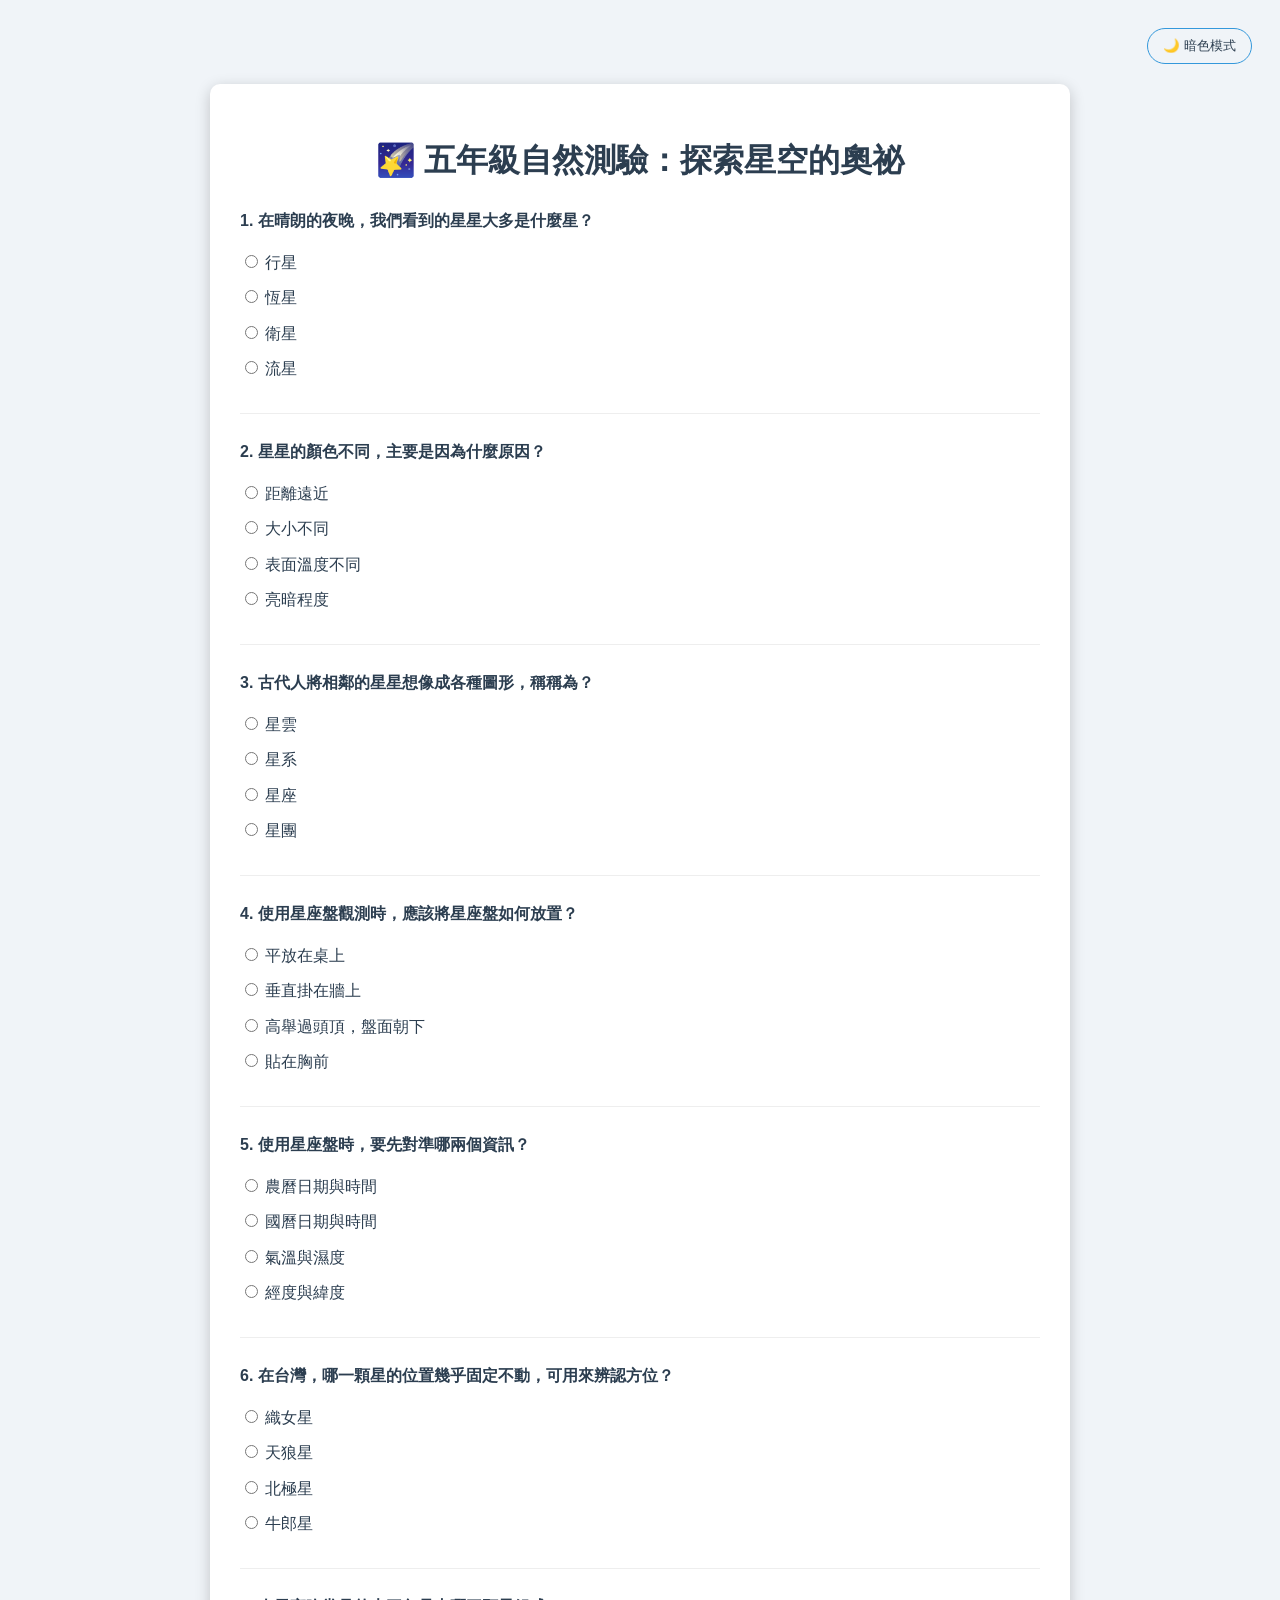
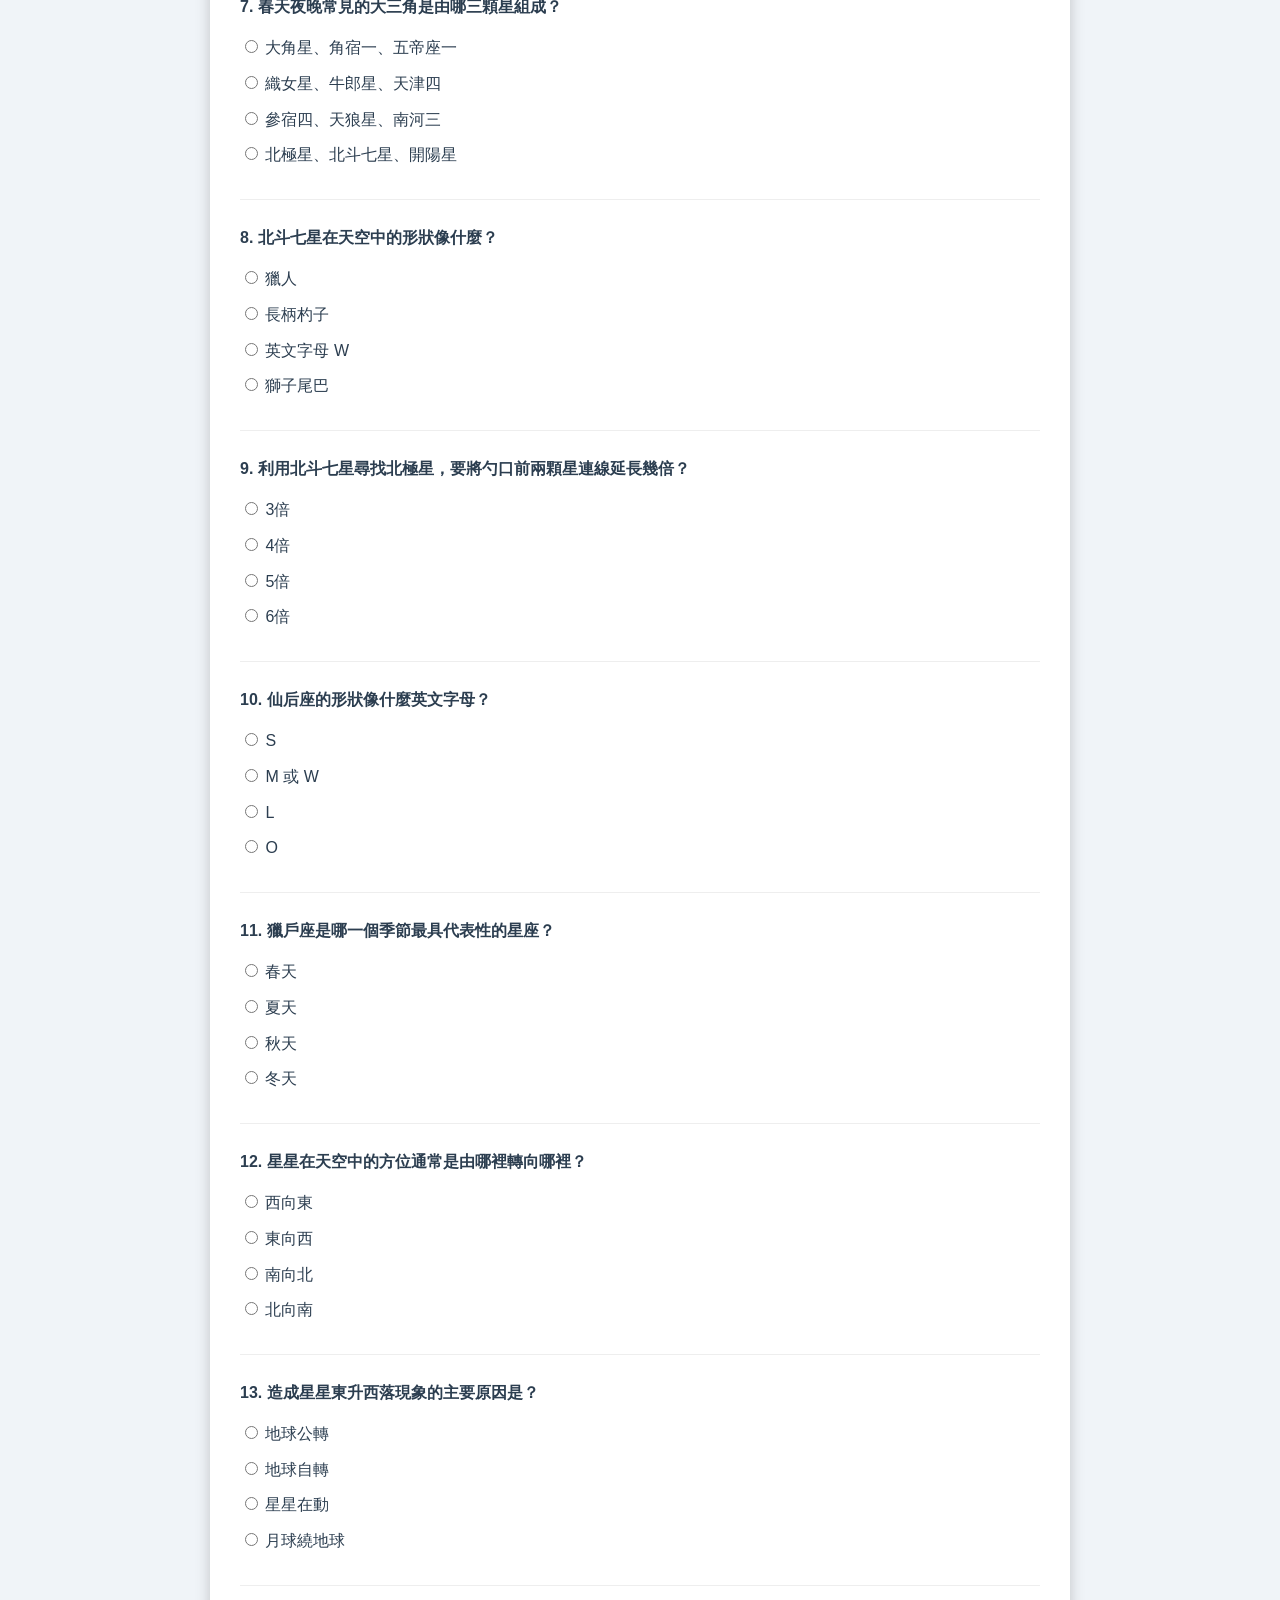
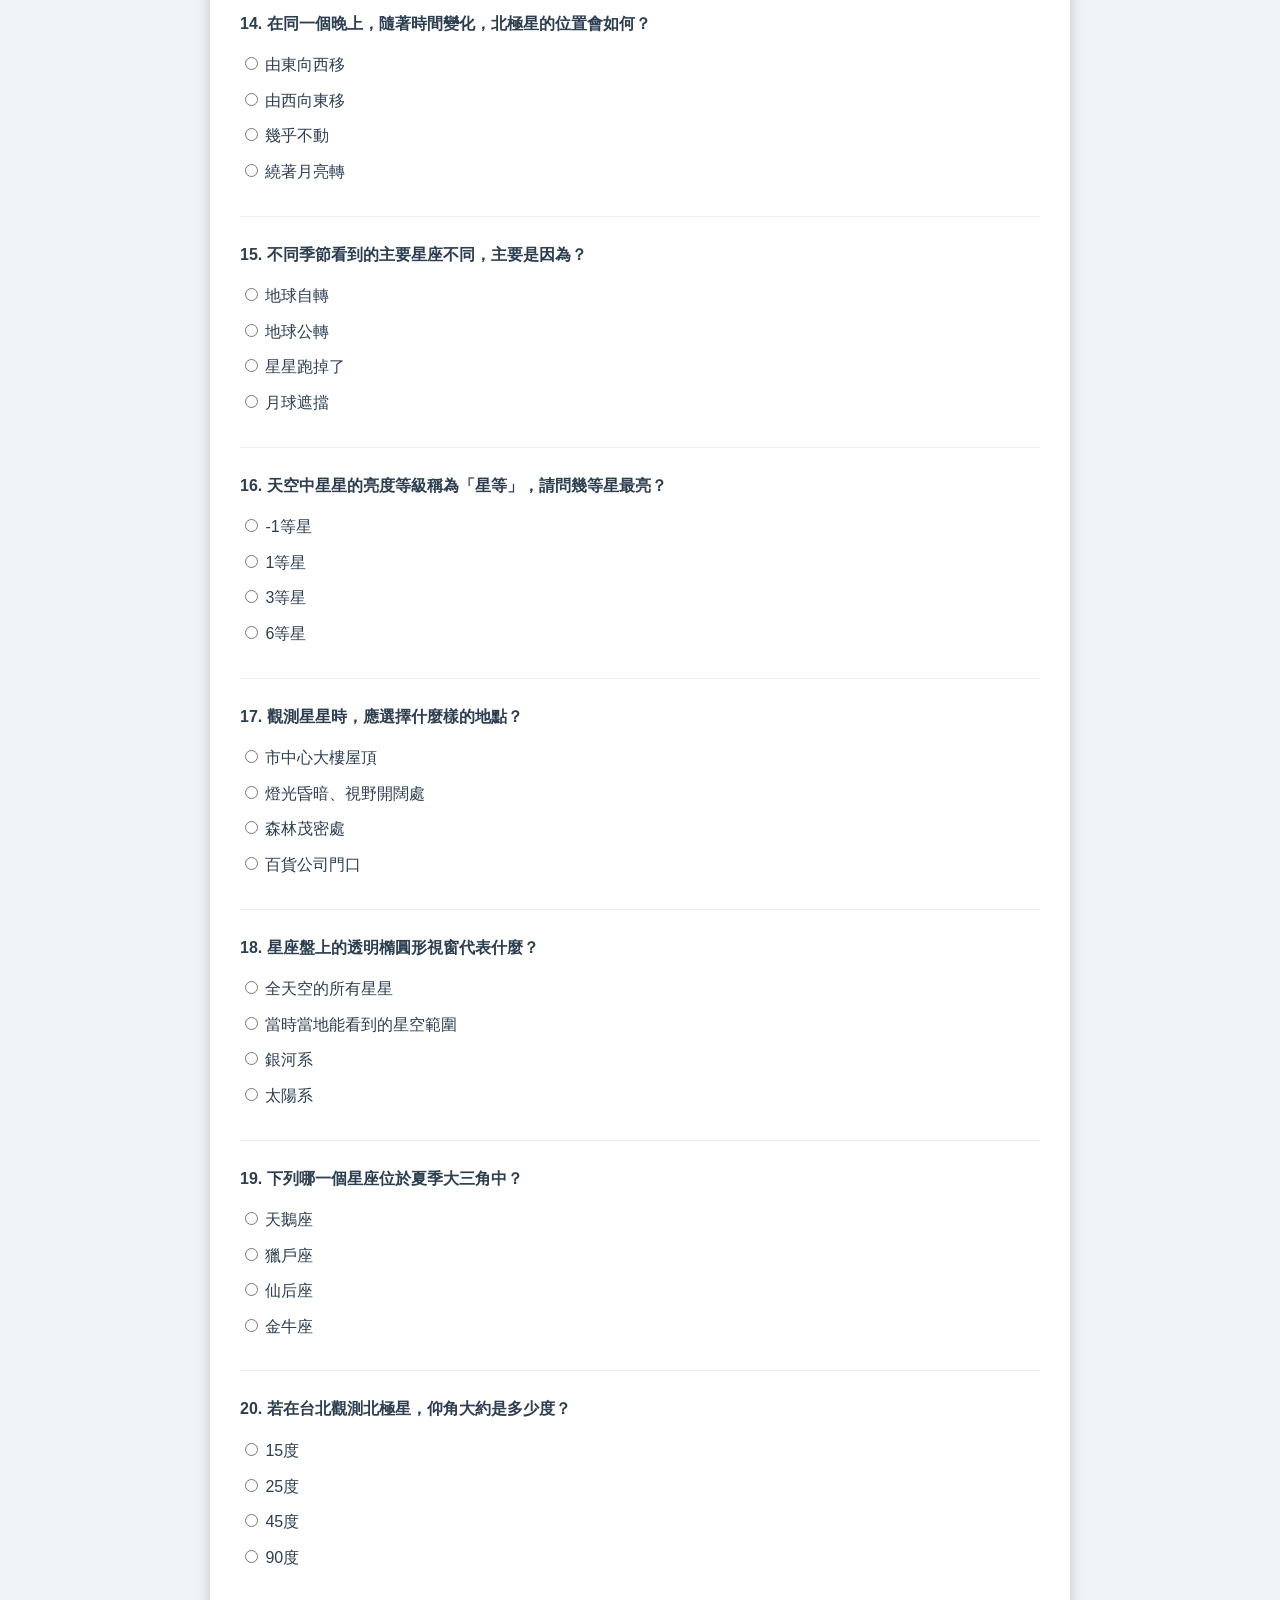
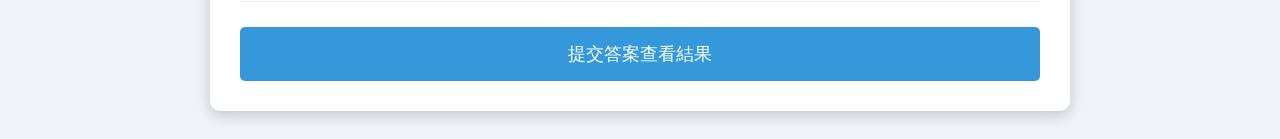
==== commit b56faf58: "Add CSS variables and improve theme toggle logic" ====
--- a/index.html
+++ b/index.html
@@ -4,7 +4,73 @@
     <meta charset="UTF-8">
     <meta name="viewport" content="width=device-width, initial-scale=1.0">
     <title>五年級自然測驗：探索星空的奧祕</title>
-    <link rel="stylesheet" href="style.css">
+    <style>
+        /* 定義顏色變數 */
+        :root {
+            --bg-color: #f0f4f8;
+            --container-bg: #ffffff;
+            --text-color: #2c3e50;
+            --question-border: #eeeeee;
+            --btn-bg: #3498db;
+            --result-bg: #e8f6f3;
+            --wrong-color: #e74c3c;
+            --correct-color: #27ae60;
+        }
+
+        /* 暗色模式變數 */
+        [data-theme='dark'] {
+            --bg-color: #1a1a2e; /* 深星空色 */
+            --container-bg: #16213e;
+            --text-color: #e0e0e0;
+            --question-border: #0f3460;
+            --btn-bg: #0077b6;
+            --result-bg: #1b262c;
+            --wrong-color: #ff4d4d;
+            --correct-color: #4ade80;
+        }
+
+        body { 
+            font-family: "Microsoft JhengHei", sans-serif; 
+            background-color: var(--bg-color); 
+            color: var(--text-color);
+            padding: 20px; 
+            line-height: 1.6; 
+            transition: all 0.3s ease;
+        }
+
+        .theme-toggle { text-align: right; margin-bottom: 20px; }
+        #themeBtn { padding: 8px 15px; cursor: pointer; border-radius: 20px; border: 1px solid var(--btn-bg); background: transparent; color: var(--text-color); }
+
+        .container { 
+            max-width: 800px; 
+            margin: auto; 
+            background: var(--container-bg); 
+            padding: 30px; 
+            border-radius: 10px; 
+            box-shadow: 0 4px 15px rgba(0,0,0,0.2); 
+        }
+
+        h1 { text-align: center; color: var(--text-color); }
+        .question { margin-bottom: 25px; border-bottom: 1px solid var(--question-border); padding-bottom: 15px; }
+        .options { list-style: none; padding: 0; }
+        .options li { margin: 10px 0; }
+        
+        button#submitBtn { 
+            display: block; width: 100%; padding: 15px; 
+            background-color: var(--btn-bg); color: white; 
+            border: none; border-radius: 5px; font-size: 18px; cursor: pointer; 
+        }
+        button#submitBtn:hover { filter: brightness(1.1); }
+
+        #result { 
+            margin-top: 30px; display: none; padding: 20px; 
+            border-radius: 10px; border: 2px solid var(--btn-bg);
+            background-color: var(--result-bg); 
+        }
+
+        .correct { color: var(--correct-color); font-weight: bold; }
+        .wrong { color: var(--wrong-color); font-weight: bold; }
+    </style>
 </head>
 <body>
 
@@ -16,48 +82,41 @@
     <h1>🌠 五年級自然測驗：探索星空的奧祕</h1>
     <form id="quizForm">
         <div id="questionsContainer"></div>
-        <button type="button" onclick="calculateScore()">提交答案查看結果</button>
+        <button id="submitBtn" type="button" onclick="calculateScore()">提交答案查看結果</button>
     </form>
 
     <div id="result">
         <h2>測試結果</h2>
-        <p id="scoreText"></p>
+        <p id="scoreText" style="font-size: 1.5em;"></p>
         <div id="wrongAnswers"></div>
     </div>
 </div>
 
 <script>
-    // Dark mode toggle
+    // 主題切換邏輯
     function toggleTheme() {
         const html = document.documentElement;
         const btn = document.getElementById('themeBtn');
+        const currentTheme = html.getAttribute('data-theme');
+        const newTheme = currentTheme === 'dark' ? 'light' : 'dark';
         
-        if (html.getAttribute('data-theme') === 'dark') {
-            html.setAttribute('data-theme', 'light');
-            btn.textContent = '🌙 暗色模式';
-            localStorage.setItem('theme', 'light');
-        } else {
-            html.setAttribute('data-theme', 'dark');
-            btn.textContent = '☀️ 亮色模式';
-            localStorage.setItem('theme', 'dark');
-        }
+        html.setAttribute('data-theme', newTheme);
+        btn.textContent = newTheme === 'dark' ? '☀️ 亮色模式' : '🌙 暗色模式';
+        localStorage.setItem('theme', newTheme);
     }
 
-    // Load saved theme preference
+    // 載入儲存的主題
     window.addEventListener('DOMContentLoaded', function() {
         const savedTheme = localStorage.getItem('theme') || 'light';
         document.documentElement.setAttribute('data-theme', savedTheme);
-        
         const btn = document.getElementById('themeBtn');
-        if (savedTheme === 'dark') {
-            btn.textContent = '☀️ 亮色模式';
-        }
+        if (savedTheme === 'dark') btn.textContent = '☀️ 亮色模式';
     });
 
     const quizData = [
         { q: "在晴朗的夜晚，我們看到的星星大多是什麼星？", a: ["行星", "恆星", "衛星", "流星"], correct: 1 },
         { q: "星星的顏色不同，主要是因為什麼原因？", a: ["距離遠近", "大小不同", "表面溫度不同", "亮暗程度"], correct: 2 },
-        { q: "古代人將相鄰的星星想像成各種圖形，稱為什麼？", a: ["星雲", "星系", "星座", "星團"], correct: 2 },
+        { q: "古代人將相鄰的星星想像成各種圖形，稱稱為？", a: ["星雲", "星系", "星座", "星團"], correct: 2 },
         { q: "使用星座盤觀測時，應該將星座盤如何放置？", a: ["平放在桌上", "垂直掛在牆上", "高舉過頭頂，盤面朝下", "貼在胸前"], correct: 2 },
         { q: "使用星座盤時，要先對準哪兩個資訊？", a: ["農曆日期與時間", "國曆日期與時間", "氣溫與濕度", "經度與緯度"], correct: 1 },
         { q: "在台灣，哪一顆星的位置幾乎固定不動，可用來辨認方位？", a: ["織女星", "天狼星", "北極星", "牛郎星"], correct: 2 },
@@ -69,7 +128,7 @@
         { q: "星星在天空中的方位通常是由哪裡轉向哪裡？", a: ["西向東", "東向西", "南向北", "北向南"], correct: 1 },
         { q: "造成星星東升西落現象的主要原因是？", a: ["地球公轉", "地球自轉", "星星在動", "月球繞地球"], correct: 1 },
         { q: "在同一個晚上，隨著時間變化，北極星的位置會如何？", a: ["由東向西移", "由西向東移", "幾乎不動", "繞著月亮轉"], correct: 2 },
-        { q: "不同季節看到的主要星座不同，主要是因為？", a: ["地球自轉", "地球公轉", "星星跑掉了", "月���遮擋"], correct: 1 },
+        { q: "不同季節看到的主要星座不同，主要是因為？", a: ["地球自轉", "地球公轉", "星星跑掉了", "月球遮擋"], correct: 1 },
         { q: "天空中星星的亮度等級稱為「星等」，請問幾等星最亮？", a: ["-1等星", "1等星", "3等星", "6等星"], correct: 0 },
         { q: "觀測星星時，應選擇什麼樣的地點？", a: ["市中心大樓屋頂", "燈光昏暗、視野開闊處", "森林茂密處", "百貨公司門口"], correct: 1 },
         { q: "星座盤上的透明橢圓形視窗代表什麼？", a: ["全天空的所有星星", "當時當地能看到的星空範圍", "銀河系", "太陽系"], correct: 1 },
@@ -83,7 +142,7 @@
             <p><strong>${index + 1}. ${data.q}</strong></p>
             <ul class="options">`;
         data.a.forEach((opt, i) => {
-            html += `<li><input type="radio" name="q${index}" value="${i}"> ${opt}</li>`;
+            html += `<li><label><input type="radio" name="q${index}" value="${i}"> ${opt}</label></li>`;
         });
         html += `</ul></div>`;
         container.innerHTML += html;
@@ -91,31 +150,34 @@
 
     function calculateScore() {
         let score = 0;
-        let wrongHtml = "<h3>錯誤題目檢視：</h3>";
+        let wrongHtml = "<h3>錯題複習：</h3>";
         let hasWrong = false;
 
         quizData.forEach((data, index) => {
             const selected = document.querySelector(`input[name="q${index}"]:checked`);
-            if (selected && parseInt(selected.value) === data.correct) {
+            const isCorrect = selected && parseInt(selected.value) === data.correct;
+            
+            if (isCorrect) {
                 score++;
             } else {
                 hasWrong = true;
                 const userChoice = selected ? data.a[selected.value] : "未作答";
-                wrongHtml += `<div class="question">
-                    <p>${index + 1}. ${data.q}</p>
+                wrongHtml += `<div class="question" style="border-left: 5px solid var(--wrong-color); padding-left: 10px;">
+                    <p><strong>${index + 1}. ${data.q}</strong></p>
                     <p class="wrong">你的答案：${userChoice}</p>
                     <p class="correct">正確答案：${data.a[data.correct]}</p>
                 </div>`;
             }
         });
 
+        const resultDiv = document.getElementById('result');
         document.getElementById('scoreText').innerHTML = `得分：<strong>${score}</strong> / ${quizData.length}`;
-        document.getElementById('wrongAnswers').innerHTML = hasWrong ? wrongHtml : "<p class='correct'>太棒了！全部正確！</p>";
-        document.getElementById('result').style.display = 'block';
-        document.getElementById('result').style.backgroundColor = score >= 12 ? '#e8f6f3' : '#fdedec';
-        window.scrollTo(0, document.body.scrollHeight);
+        document.getElementById('wrongAnswers').innerHTML = hasWrong ? wrongHtml : "<p class='correct'>完美！你對星座瞭如指掌！</p>";
+        
+        resultDiv.style.display = 'block';
+        window.scrollTo({ top: resultDiv.offsetTop, behavior: 'smooth' });
     }
 </script>
 
 </body>
-</html>+</html>
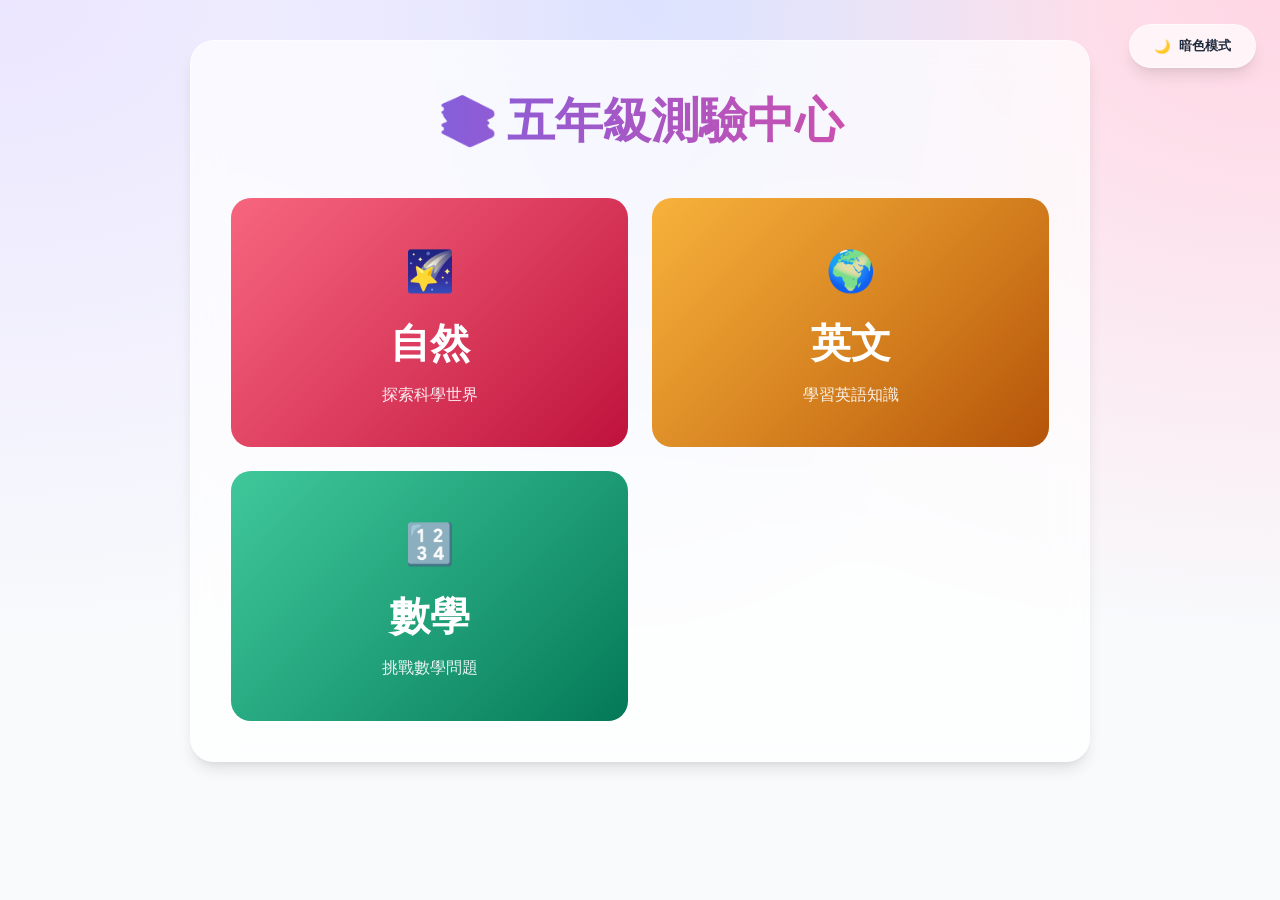
==== commit cc31cd10: "Update: Modern premium styling and management setup" ====
--- a/index.html
+++ b/index.html
@@ -3,97 +3,40 @@
 <head>
     <meta charset="UTF-8">
     <meta name="viewport" content="width=device-width, initial-scale=1.0">
-    <title>五年級自然測驗：探索星空的奧祕</title>
-    <style>
-        /* 定義顏色變數 */
-        :root {
-            --bg-color: #f0f4f8;
-            --container-bg: #ffffff;
-            --text-color: #2c3e50;
-            --question-border: #eeeeee;
-            --btn-bg: #3498db;
-            --result-bg: #e8f6f3;
-            --wrong-color: #e74c3c;
-            --correct-color: #27ae60;
-        }
-
-        /* 暗色模式變數 */
-        [data-theme='dark'] {
-            --bg-color: #1a1a2e; /* 深星空色 */
-            --container-bg: #16213e;
-            --text-color: #e0e0e0;
-            --question-border: #0f3460;
-            --btn-bg: #0077b6;
-            --result-bg: #1b262c;
-            --wrong-color: #ff4d4d;
-            --correct-color: #4ade80;
-        }
-
-        body { 
-            font-family: "Microsoft JhengHei", sans-serif; 
-            background-color: var(--bg-color); 
-            color: var(--text-color);
-            padding: 20px; 
-            line-height: 1.6; 
-            transition: all 0.3s ease;
-        }
-
-        .theme-toggle { text-align: right; margin-bottom: 20px; }
-        #themeBtn { padding: 8px 15px; cursor: pointer; border-radius: 20px; border: 1px solid var(--btn-bg); background: transparent; color: var(--text-color); }
-
-        .container { 
-            max-width: 800px; 
-            margin: auto; 
-            background: var(--container-bg); 
-            padding: 30px; 
-            border-radius: 10px; 
-            box-shadow: 0 4px 15px rgba(0,0,0,0.2); 
-        }
-
-        h1 { text-align: center; color: var(--text-color); }
-        .question { margin-bottom: 25px; border-bottom: 1px solid var(--question-border); padding-bottom: 15px; }
-        .options { list-style: none; padding: 0; }
-        .options li { margin: 10px 0; }
-        
-        button#submitBtn { 
-            display: block; width: 100%; padding: 15px; 
-            background-color: var(--btn-bg); color: white; 
-            border: none; border-radius: 5px; font-size: 18px; cursor: pointer; 
-        }
-        button#submitBtn:hover { filter: brightness(1.1); }
-
-        #result { 
-            margin-top: 30px; display: none; padding: 20px; 
-            border-radius: 10px; border: 2px solid var(--btn-bg);
-            background-color: var(--result-bg); 
-        }
-
-        .correct { color: var(--correct-color); font-weight: bold; }
-        .wrong { color: var(--wrong-color); font-weight: bold; }
-    </style>
+    <title>五年級測驗中心</title>
+    <link rel="stylesheet" href="style.css">
 </head>
 <body>
 
 <div class="theme-toggle">
-    <button id="themeBtn" onclick="toggleTheme()">🌙 暗色模式</button>
+    <button id="themeBtn" onclick="toggleTheme()"><span>🌙</span> 暗色模式</button>
 </div>
 
 <div class="container">
-    <h1>🌠 五年級自然測驗：探索星空的奧祕</h1>
-    <form id="quizForm">
-        <div id="questionsContainer"></div>
-        <button id="submitBtn" type="button" onclick="calculateScore()">提交答案查看結果</button>
-    </form>
-
-    <div id="result">
-        <h2>測試結果</h2>
-        <p id="scoreText" style="font-size: 1.5em;"></p>
-        <div id="wrongAnswers"></div>
+    <h1>📚 五年級測驗中心</h1>
+    
+    <div class="subjects-grid">
+        <a href="science.html" class="subject-card science-card">
+            <h2>🌠</h2>
+            <h2>自然</h2>
+            <p>探索科學世界</p>
+        </a>
+        
+        <a href="english.html" class="subject-card english-card">
+            <h2>🌍</h2>
+            <h2>英文</h2>
+            <p>學習英語知識</p>
+        </a>
+        
+        <a href="math.html" class="subject-card math-card">
+            <h2>🔢</h2>
+            <h2>數學</h2>
+            <p>挑戰數學問題</p>
+        </a>
     </div>
 </div>
 
 <script>
-    // 主題切換邏輯
     function toggleTheme() {
         const html = document.documentElement;
         const btn = document.getElementById('themeBtn');
@@ -101,83 +44,17 @@
         const newTheme = currentTheme === 'dark' ? 'light' : 'dark';
         
         html.setAttribute('data-theme', newTheme);
-        btn.textContent = newTheme === 'dark' ? '☀️ 亮色模式' : '🌙 暗色模式';
+        btn.innerHTML = newTheme === 'dark' ? '<span>☀️</span> 亮色模式' : '<span>🌙</span> 暗色模式';
         localStorage.setItem('theme', newTheme);
     }
 
-    // 載入儲存的主題
     window.addEventListener('DOMContentLoaded', function() {
         const savedTheme = localStorage.getItem('theme') || 'light';
         document.documentElement.setAttribute('data-theme', savedTheme);
         const btn = document.getElementById('themeBtn');
-        if (savedTheme === 'dark') btn.textContent = '☀️ 亮色模式';
+        if (savedTheme === 'dark') btn.innerHTML = '<span>☀️</span> 亮色模式';
     });
-
-    const quizData = [
-        { q: "在晴朗的夜晚，我們看到的星星大多是什麼星？", a: ["行星", "恆星", "衛星", "流星"], correct: 1 },
-        { q: "星星的顏色不同，主要是因為什麼原因？", a: ["距離遠近", "大小不同", "表面溫度不同", "亮暗程度"], correct: 2 },
-        { q: "古代人將相鄰的星星想像成各種圖形，稱稱為？", a: ["星雲", "星系", "星座", "星團"], correct: 2 },
-        { q: "使用星座盤觀測時，應該將星座盤如何放置？", a: ["平放在桌上", "垂直掛在牆上", "高舉過頭頂，盤面朝下", "貼在胸前"], correct: 2 },
-        { q: "使用星座盤時，要先對準哪兩個資訊？", a: ["農曆日期與時間", "國曆日期與時間", "氣溫與濕度", "經度與緯度"], correct: 1 },
-        { q: "在台灣，哪一顆星的位置幾乎固定不動，可用來辨認方位？", a: ["織女星", "天狼星", "北極星", "牛郎星"], correct: 2 },
-        { q: "春天夜晚常見的大三角是由哪三顆星組成？", a: ["大角星、角宿一、五帝座一", "織女星、牛郎星、天津四", "參宿四、天狼星、南河三", "北極星、北斗七星、開陽星"], correct: 0 },
-        { q: "北斗七星在天空中的形狀像什麼？", a: ["獵人", "長柄杓子", "英文字母 W", "獅子尾巴"], correct: 1 },
-        { q: "利用北斗七星尋找北極星，要將勺口前兩顆星連線延長幾倍？", a: ["3倍", "4倍", "5倍", "6倍"], correct: 2 },
-        { q: "仙后座的形狀像什麼英文字母？", a: ["S", "M 或 W", "L", "O"], correct: 1 },
-        { q: "獵戶座是哪一個季節最具代表性的星座？", a: ["春天", "夏天", "秋天", "冬天"], correct: 3 },
-        { q: "星星在天空中的方位通常是由哪裡轉向哪裡？", a: ["西向東", "東向西", "南向北", "北向南"], correct: 1 },
-        { q: "造成星星東升西落現象的主要原因是？", a: ["地球公轉", "地球自轉", "星星在動", "月球繞地球"], correct: 1 },
-        { q: "在同一個晚上，隨著時間變化，北極星的位置會如何？", a: ["由東向西移", "由西向東移", "幾乎不動", "繞著月亮轉"], correct: 2 },
-        { q: "不同季節看到的主要星座不同，主要是因為？", a: ["地球自轉", "地球公轉", "星星跑掉了", "月球遮擋"], correct: 1 },
-        { q: "天空中星星的亮度等級稱為「星等」，請問幾等星最亮？", a: ["-1等星", "1等星", "3等星", "6等星"], correct: 0 },
-        { q: "觀測星星時，應選擇什麼樣的地點？", a: ["市中心大樓屋頂", "燈光昏暗、視野開闊處", "森林茂密處", "百貨公司門口"], correct: 1 },
-        { q: "星座盤上的透明橢圓形視窗代表什麼？", a: ["全天空的所有星星", "當時當地能看到的星空範圍", "銀河系", "太陽系"], correct: 1 },
-        { q: "下列哪一個星座位於夏季大三角中？", a: ["天鵝座", "獵戶座", "仙后座", "金牛座"], correct: 0 },
-        { q: "若在台北觀測北極星，仰角大約是多少度？", a: ["15度", "25度", "45度", "90度"], correct: 1 }
-    ];
-
-    const container = document.getElementById('questionsContainer');
-    quizData.forEach((data, index) => {
-        let html = `<div class="question">
-            <p><strong>${index + 1}. ${data.q}</strong></p>
-            <ul class="options">`;
-        data.a.forEach((opt, i) => {
-            html += `<li><label><input type="radio" name="q${index}" value="${i}"> ${opt}</label></li>`;
-        });
-        html += `</ul></div>`;
-        container.innerHTML += html;
-    });
-
-    function calculateScore() {
-        let score = 0;
-        let wrongHtml = "<h3>錯題複習：</h3>";
-        let hasWrong = false;
-
-        quizData.forEach((data, index) => {
-            const selected = document.querySelector(`input[name="q${index}"]:checked`);
-            const isCorrect = selected && parseInt(selected.value) === data.correct;
-            
-            if (isCorrect) {
-                score++;
-            } else {
-                hasWrong = true;
-                const userChoice = selected ? data.a[selected.value] : "未作答";
-                wrongHtml += `<div class="question" style="border-left: 5px solid var(--wrong-color); padding-left: 10px;">
-                    <p><strong>${index + 1}. ${data.q}</strong></p>
-                    <p class="wrong">你的答案：${userChoice}</p>
-                    <p class="correct">正確答案：${data.a[data.correct]}</p>
-                </div>`;
-            }
-        });
-
-        const resultDiv = document.getElementById('result');
-        document.getElementById('scoreText').innerHTML = `得分：<strong>${score}</strong> / ${quizData.length}`;
-        document.getElementById('wrongAnswers').innerHTML = hasWrong ? wrongHtml : "<p class='correct'>完美！你對星座瞭如指掌！</p>";
-        
-        resultDiv.style.display = 'block';
-        window.scrollTo({ top: resultDiv.offsetTop, behavior: 'smooth' });
-    }
 </script>
 
 </body>
-</html>
+</html>
--- a/style.css
+++ b/style.css
@@ -0,0 +1,251 @@
+@import url('https://fonts.googleapis.com/css2?family=Inter:wght@400;500;600;700&family=Outfit:wght@400;600;800&display=swap');
+
+/* Modern Design Tokens */
+:root {
+    /* Color Palette */
+    --accent-primary: #6366f1; /* Indigo */
+    --accent-secondary: #ec4899; /* Pink */
+    --accent-success: #10b981; /* Emerald */
+    --accent-warning: #f59e0b; /* Amber */
+    --accent-danger: #ef4444; /* Red */
+
+    /* Light Mode */
+    --bg-primary: #f8fafc;
+    --bg-secondary: rgba(255, 255, 255, 0.8);
+    --text-primary: #1e293b;
+    --text-secondary: #64748b;
+    --border-color: rgba(226, 232, 240, 0.8);
+    --glass-bg: rgba(255, 255, 255, 0.7);
+    --glass-border: rgba(255, 255, 255, 0.5);
+    --shadow: 0 10px 15px -3px rgba(0, 0, 0, 0.1), 0 4px 6px -2px rgba(0, 0, 0, 0.05);
+}
+
+[data-theme="dark"] {
+    /* Dark Mode */
+    --bg-primary: #0f172a;
+    --bg-secondary: rgba(30, 41, 59, 0.8);
+    --text-primary: #f8fafc;
+    --text-secondary: #94a3b8;
+    --border-color: rgba(51, 65, 85, 0.8);
+    --glass-bg: rgba(30, 41, 59, 0.7);
+    --glass-border: rgba(255, 255, 255, 0.05);
+    --shadow: 0 20px 25px -5px rgba(0, 0, 0, 0.3), 0 10px 10px -5px rgba(0, 0, 0, 0.04);
+}
+
+/* Global Styles */
+* {
+    margin: 0;
+    padding: 0;
+    box-sizing: border-box;
+    transition: background-color 0.4s cubic-bezier(0.4, 0, 0.2, 1), 
+                color 0.4s cubic-bezier(0.4, 0, 0.2, 1),
+                border-color 0.4s cubic-bezier(0.4, 0, 0.2, 1),
+                box-shadow 0.4s cubic-bezier(0.4, 0, 0.2, 1);
+}
+
+body {
+    font-family: 'Inter', "Microsoft JhengHei", sans-serif;
+    background-color: var(--bg-primary);
+    background-image: radial-gradient(at 0% 0%, hsla(253,16%,7%,1) 0, transparent 50%), 
+                      radial-gradient(at 50% 0%, hsla(225,39%,30%,1) 0, transparent 50%), 
+                      radial-gradient(at 100% 0%, hsla(339,49%,30%,1) 0, transparent 50%);
+    background-attachment: fixed;
+    color: var(--text-primary);
+    line-height: 1.6;
+    min-height: 100vh;
+    padding: 40px 20px;
+}
+
+[data-theme="light"] body {
+    background-image: radial-gradient(at 0% 0%, hsla(253,100%,95%,1) 0, transparent 50%), 
+                      radial-gradient(at 50% 0%, hsla(225,100%,92%,1) 0, transparent 50%), 
+                      radial-gradient(at 100% 0%, hsla(339,100%,92%,1) 0, transparent 50%);
+}
+
+.container {
+    max-width: 900px;
+    margin: 0 auto;
+    background: var(--glass-bg);
+    backdrop-filter: blur(16px);
+    -webkit-backdrop-filter: blur(16px);
+    border: 1px solid var(--glass-border);
+    padding: 40px;
+    border-radius: 24px;
+    box-shadow: var(--shadow);
+}
+
+h1, h2, h3 {
+    font-family: 'Outfit', sans-serif;
+    color: var(--text-primary);
+    margin-bottom: 1.5rem;
+}
+
+h1 {
+    font-size: 3rem;
+    font-weight: 800;
+    text-align: center;
+    background: linear-gradient(to right, var(--accent-primary), var(--accent-secondary));
+    -webkit-background-clip: text;
+    background-clip: text;
+    -webkit-text-fill-color: transparent;
+    margin-bottom: 2.5rem;
+}
+
+/* Theme Toggle */
+.theme-toggle {
+    position: fixed;
+    top: 24px;
+    right: 24px;
+    z-index: 1000;
+}
+
+#themeBtn {
+    background: var(--glass-bg);
+    backdrop-filter: blur(8px);
+    border: 1px solid var(--glass-border);
+    color: var(--text-primary);
+    padding: 12px 24px;
+    border-radius: 99px;
+    font-weight: 600;
+    cursor: pointer;
+    box-shadow: var(--shadow);
+    display: flex;
+    align-items: center;
+    gap: 8px;
+}
+
+#themeBtn:hover {
+    transform: translateY(-2px);
+    background: var(--bg-secondary);
+}
+
+/* Subjects Grid */
+.subjects-grid {
+    display: grid;
+    grid-template-columns: repeat(auto-fit, minmax(260px, 1fr));
+    gap: 24px;
+}
+
+.subject-card {
+    position: relative;
+    padding: 40px 30px;
+    border-radius: 20px;
+    text-align: center;
+    text-decoration: none;
+    color: white;
+    overflow: hidden;
+    transition: transform 0.4s cubic-bezier(0.175, 0.885, 0.32, 1.275);
+}
+
+.subject-card::before {
+    content: '';
+    position: absolute;
+    top: 0;
+    left: 0;
+    width: 100%;
+    height: 100%;
+    background: linear-gradient(135deg, rgba(255,255,255,0.2), transparent);
+    z-index: 1;
+}
+
+.subject-card:hover {
+    transform: translateY(-12px);
+    box-shadow: 0 20px 40px rgba(0,0,0,0.2);
+}
+
+.science-card { background: linear-gradient(135deg, #f43f5e, #be123c); }
+.english-card { background: linear-gradient(135deg, #f59e0b, #b45309); }
+.math-card { background: linear-gradient(135deg, #10b981, #047857); }
+
+.subject-card h2 {
+    color: white;
+    font-size: 2.5rem;
+    margin-bottom: 0.5rem;
+    z-index: 2;
+    position: relative;
+}
+
+.subject-card p {
+    font-weight: 500;
+    opacity: 0.9;
+    z-index: 2;
+    position: relative;
+}
+
+/* Quiz Styles */
+.question {
+    background: var(--bg-primary);
+    padding: 24px;
+    border-radius: 16px;
+    margin-bottom: 24px;
+    border: 1px solid var(--border-color);
+}
+
+.options li {
+    list-style: none;
+    margin: 12px 0;
+}
+
+.options label {
+    display: flex;
+    align-items: center;
+    padding: 12px 20px;
+    background: var(--bg-secondary);
+    border: 1px solid var(--border-color);
+    border-radius: 12px;
+    cursor: pointer;
+    transition: all 0.2s ease;
+}
+
+.options label:hover {
+    border-color: var(--accent-primary);
+    background: var(--bg-primary);
+}
+
+.options input[type="radio"]:checked + span {
+    color: var(--accent-primary);
+    font-weight: 600;
+}
+
+button#submitBtn {
+    background: linear-gradient(to right, var(--accent-primary), var(--accent-secondary));
+    color: white;
+    border: none;
+    padding: 18px;
+    border-radius: 16px;
+    font-size: 1.1rem;
+    font-weight: 700;
+    width: 100%;
+    cursor: pointer;
+    box-shadow: 0 10px 20px -5px rgba(99, 102, 241, 0.4);
+}
+
+button#submitBtn:hover {
+    transform: scale(1.02);
+    box-shadow: 0 15px 30px -5px rgba(99, 102, 241, 0.5);
+}
+
+#result {
+    margin-top: 40px;
+    padding: 30px;
+    border-radius: 20px;
+    background: var(--glass-bg);
+    border: 2px solid var(--accent-primary);
+}
+
+.history-item {
+    background: var(--bg-primary);
+    padding: 20px;
+    border-radius: 16px;
+    margin-bottom: 16px;
+    border: 1px solid var(--border-color);
+}
+
+/* Responsive */
+@media (max-width: 640px) {
+    body { padding: 20px 10px; }
+    .container { padding: 24px; border-radius: 20px; }
+    h1 { font-size: 2.2rem; }
+    .theme-toggle { top: 12px; right: 12px; }
+    #themeBtn { padding: 8px 16px; font-size: 0.9rem; }
+}
